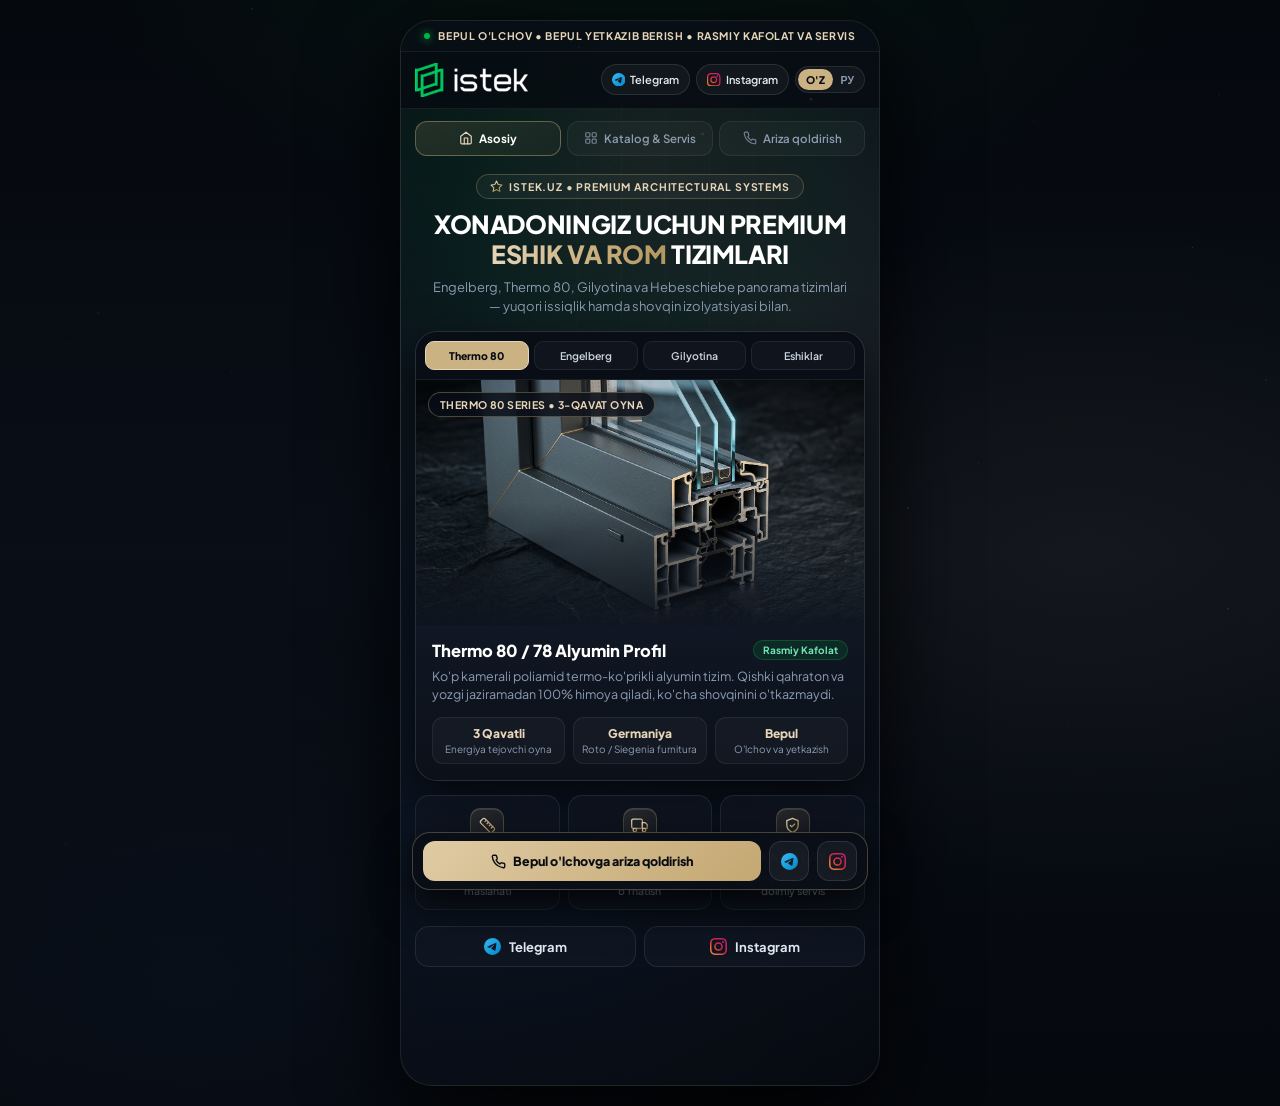
==== index.html @ 0a2e8c78 "feat: ISTEK.UZ premium 3-page Instagram target mini-site" ====
<!DOCTYPE html>
<html lang="uz">
<head>
  <meta charset="UTF-8" />
  <meta name="viewport" content="width=device-width, initial-scale=1.0, maximum-scale=1.0, user-scalable=no" />
  <title>ISTEK.UZ — Premium Eshik va Rom Tizimlari (Thermo 80, Engelberg, Gilyotina)</title>
  <meta name="description" content="ISTEK.UZ — Engelberg Thermo 80, Gilyotina avtomatik panorama tizimlari, Hebeschiebe vitrajlar va Premium eshiklar. Bepul o'lchov, bepul yetkazib berish va rasmiy kafolat!" />
  <meta name="theme-color" content="#070b12" />

  <!-- Google Fonts -->
  <link rel="preconnect" href="https://fonts.googleapis.com" />
  <link rel="preconnect" href="https://fonts.gstatic.com" crossorigin />
  <link href="https://fonts.googleapis.com/css2?family=Cormorant+Garamond:wght@600;700&family=Plus+Jakarta+Sans:wght@400;500;600;700;800;900&display=swap" rel="stylesheet" />

  <link rel="icon" type="image/svg+xml" href="favicon.svg?v=6" />
  <link rel="stylesheet" href="styles.css?v=6" />
</head>
<body>
  <!-- Reusable Luxury Gradient Definitions for All Vector Icons -->
  <svg width="0" height="0" style="position:absolute; visibility:hidden;" aria-hidden="true">
    <defs>
      <linearGradient id="lux-gold" x1="0%" y1="0%" x2="100%" y2="100%">
        <stop offset="0%" stop-color="#f5e6c8" />
        <stop offset="50%" stop-color="#cbb282" />
        <stop offset="100%" stop-color="#9a7d46" />
      </linearGradient>
      <linearGradient id="lux-emerald" x1="0%" y1="0%" x2="100%" y2="100%">
        <stop offset="0%" stop-color="#6ee7b7" />
        <stop offset="100%" stop-color="#00b341" />
      </linearGradient>
      <linearGradient id="ig-grad" x1="0%" y1="100%" x2="100%" y2="0%">
        <stop offset="0%" stop-color="#f09433" />
        <stop offset="25%" stop-color="#e6683c" />
        <stop offset="50%" stop-color="#dc2743" />
        <stop offset="75%" stop-color="#cc2366" />
        <stop offset="100%" stop-color="#bc1888" />
      </linearGradient>
      <linearGradient id="tg-grad" x1="0%" y1="0%" x2="100%" y2="100%">
        <stop offset="0%" stop-color="#38bdf8" />
        <stop offset="100%" stop-color="#0284c7" />
      </linearGradient>
    </defs>
  </svg>

  <!-- Subtle Ambient Dust Canvas -->
  <canvas id="ambient-canvas"></canvas>

  <main class="app-shell">

    <!-- 1. TOP SERVICE BAR -->
    <div class="top-service-bar">
      <span class="status-dot"></span>
      <span data-i18n="topBarText">BEPUL O'LCHOV • BEPUL YETKAZIB BERISH • RASMIY KAFOLAT VA SERVIS</span>
    </div>

    <!-- 2. STICKY HEADER WITH OFFICIAL ISTEK LOGO + TELEGRAM + INSTAGRAM + UZ/RU -->
    <header class="site-header">
      <div class="header-inner">
        <a href="#page-1" class="brand-identity" onclick="switchPage(1); return false;">
          <img src="assets/istek-logo.png" alt="ISTEK" class="brand-logo-img" />
        </a>

        <div class="header-right">
          <a href="https://t.me/istek_uz" target="_blank" rel="noopener" class="social-pill-link social-tg" aria-label="Telegram">
            <svg class="brand-svg-icon" viewBox="0 0 24 24" fill="url(#tg-grad)">
              <path d="M11.944 0A12 12 0 0 0 0 12a12 12 0 0 0 12 12 12 12 0 0 0 12-12A12 12 0 0 0 12 0a12 12 0 0 0-.056 0zm4.962 7.224c.1-.002.321.023.465.14a.506.506 0 0 1 .171.325c.016.093.036.306.02.472-.18 1.898-.962 6.502-1.36 8.627-.168.9-.499 1.201-.82 1.23-.696.065-1.225-.46-1.9-.902-1.056-.693-1.653-1.124-2.678-1.8-1.185-.78-.417-1.21.258-1.91.177-.184 3.247-2.977 3.307-3.23.007-.032.014-.15-.056-.212s-.174-.041-.249-.024c-.106.024-1.793 1.14-5.061 3.345-.48.33-.913.49-1.302.48-.428-.008-1.252-.241-1.865-.44-.752-.245-1.349-.374-1.297-.789.027-.216.325-.437.893-.663 3.498-1.524 5.83-2.529 6.998-3.014 3.332-1.386 4.025-1.627 4.476-1.635z"/>
            </svg>
            <span>Telegram</span>
          </a>
          <a href="https://instagram.com/istek.uz" target="_blank" rel="noopener" class="social-pill-link social-ig" aria-label="Instagram">
            <svg class="brand-svg-icon" viewBox="0 0 24 24" fill="url(#ig-grad)">
              <path d="M12 2.163c3.204 0 3.584.012 4.85.07 3.252.148 4.771 1.691 4.919 4.919.058 1.265.069 1.645.069 4.849 0 3.205-.012 3.584-.069 4.849-.149 3.225-1.664 4.771-4.919 4.919-1.266.058-1.644.07-4.85.07-3.204 0-3.584-.012-4.849-.07-3.26-.149-4.771-1.699-4.919-4.92-.058-1.265-.07-1.644-.07-4.849 0-3.204.013-3.583.07-4.849.149-3.227 1.664-4.771 4.919-4.919 1.266-.057 1.645-.069 4.849-.069zM12 0C8.741 0 8.333.014 7.053.072 2.695.272.273 2.69.073 7.052.014 8.333 0 8.741 0 12c0 3.259.014 3.668.072 4.948.2 4.358 2.618 6.78 6.98 6.98C8.333 23.986 8.741 24 12 24c3.259 0 3.668-.014 4.948-.072 4.354-.2 6.782-2.618 6.979-6.98.059-1.28.073-1.689.073-4.948 0-3.259-.014-3.667-.072-4.947-.196-4.354-2.617-6.78-6.979-6.98C15.668.014 15.259 0 12 0zm0 5.838a6.162 6.162 0 1 0 0 12.324 6.162 6.162 0 0 0 0-12.324zM12 16a4 4 0 1 1 0-8 4 4 0 0 1 0 8zm6.406-11.845a1.44 1.44 0 1 0 0 2.881 1.44 1.44 0 0 0 0-2.881z"/>
            </svg>
            <span>Instagram</span>
          </a>
          <div class="lang-toggle" role="group" aria-label="Language">
            <button type="button" class="lang-btn active" id="lang-uz" onclick="setLanguage('uz')">O'Z</button>
            <button type="button" class="lang-btn" id="lang-ru" onclick="setLanguage('ru')">РУ</button>
          </div>
        </div>
      </div>
    </header>

    <!-- 3. 3-PAGE NAVIGATION TABS WITH LUXURY VECTOR ICONS -->
    <nav class="page-nav-tabs" aria-label="Sahifalar">
      <button type="button" class="nav-tab-item active" id="tab-btn-1" onclick="switchPage(1)">
        <svg class="tab-svg-icon" viewBox="0 0 24 24" fill="none" stroke="currentColor" stroke-width="2" stroke-linecap="round" stroke-linejoin="round">
          <path d="M3 9l9-7 9 7v11a2 2 0 0 1-2 2H5a2 2 0 0 1-2-2z"/><polyline points="9 22 9 12 15 12 15 22"/>
        </svg>
        <span data-i18n="tab1">Asosiy</span>
      </button>
      <button type="button" class="nav-tab-item" id="tab-btn-2" onclick="switchPage(2)">
        <svg class="tab-svg-icon" viewBox="0 0 24 24" fill="none" stroke="currentColor" stroke-width="2" stroke-linecap="round" stroke-linejoin="round">
          <rect x="3" y="3" width="7" height="7" rx="1.5"/><rect x="14" y="3" width="7" height="7" rx="1.5"/><rect x="14" y="14" width="7" height="7" rx="1.5"/><rect x="3" y="14" width="7" height="7" rx="1.5"/>
        </svg>
        <span data-i18n="tab2">Katalog & Servis</span>
      </button>
      <button type="button" class="nav-tab-item" id="tab-btn-3" onclick="switchPage(3)">
        <svg class="tab-svg-icon" viewBox="0 0 24 24" fill="none" stroke="currentColor" stroke-width="2" stroke-linecap="round" stroke-linejoin="round">
          <path d="M22 16.92v3a2 2 0 0 1-2.18 2 19.79 19.79 0 0 1-8.63-3.07 19.5 19.5 0 0 1-6-6 19.79 19.79 0 0 1-3.07-8.67A2 2 0 0 1 4.11 2h3a2 2 0 0 1 2 1.72c.127.96.361 1.903.7 2.81a2 2 0 0 1-.45 2.11L8.09 9.91a16 16 0 0 0 6 6l1.27-1.27a2 2 0 0 1 2.11-.45c.907.339 1.85.573 2.81.7A2 2 0 0 1 22 16.92z"/>
        </svg>
        <span data-i18n="tab3">Ariza qoldirish</span>
      </button>
    </nav>

    <!-- ======================================================================
         SAHIFA 1: REALISTIC ARCHITECTURAL SHOWCASE
         ====================================================================== -->
    <section class="site-page active-page" id="page-1">
      <div class="hero-header-block">
        <div class="hero-eyebrow-pill">
          <svg class="eyebrow-svg" viewBox="0 0 24 24" fill="none" stroke="url(#lux-gold)" stroke-width="2" stroke-linecap="round" stroke-linejoin="round">
            <polygon points="12 2 15.09 8.26 22 9.27 17 14.14 18.18 21.02 12 17.77 5.82 21.02 7 14.14 2 9.27 8.91 8.26 12 2"/>
          </svg>
          <span data-i18n="heroBadge">ISTEK.UZ • PREMIUM ARCHITECTURAL SYSTEMS</span>
        </div>
        <h1 class="hero-main-heading" data-i18n="heroTitle">
          XONADONINGIZ UCHUN PREMIUM <span class="gold-text">ESHIK VA ROM</span> TIZIMLARI
        </h1>
        <p class="hero-subtitle" data-i18n="heroSubtitle">
          Engelberg, Thermo 80, Gilyotina va Hebeschiebe panorama tizimlari — yuqori issiqlik hamda shovqin izolyatsiyasi bilan.
        </p>
      </div>

      <!-- INTERACTIVE REALISTIC 3D PRODUCT SHOWCASE -->
      <div class="showcase-3d-wrapper">
        <div class="showcase-3d-card" id="hero-3d-card">
          <div class="showcase-system-tabs">
            <button type="button" class="sys-tab-btn active" onclick="selectHeroShowcase(0, this)">Thermo 80</button>
            <button type="button" class="sys-tab-btn" onclick="selectHeroShowcase(1, this)">Engelberg</button>
            <button type="button" class="sys-tab-btn" onclick="selectHeroShowcase(2, this)">Gilyotina</button>
            <button type="button" class="sys-tab-btn" onclick="selectHeroShowcase(3, this)">Eshiklar</button>
          </div>

          <div class="showcase-visual-frame">
            <span class="showcase-tag-overlay" id="sc-badge">THERMO 80 SERIES • 3-QAVAT OYNA</span>
            <img
              src="assets/thermo-80.jpg"
              alt="Thermo 80 va Engelberg Rom Tizimlari"
              class="showcase-img"
              id="sc-image"
            />
          </div>

          <div class="showcase-info-panel">
            <div class="showcase-title-row">
              <h2 class="showcase-sys-title" id="sc-title">Thermo 80 / 78 Alyumin Profil</h2>
              <span class="showcase-origin-badge" id="sc-origin">Rasmiy Kafolat</span>
            </div>
            <p class="showcase-sys-desc" id="sc-desc">
              Ko'p kamerali poliamid termo-ko'prikli alyumin tizim. Qishki qahraton va yozgi jaziramadan 100% himoya qiladi, ko'cha shovqinini o'tkazmaydi.
            </p>

            <div class="showcase-specs-grid">
              <div class="spec-mini-box">
                <div class="spec-mini-val" id="sc-spec1-val">3 Qavatli</div>
                <div class="spec-mini-lbl" id="sc-spec1-lbl">Energiya tejovchi oyna</div>
              </div>
              <div class="spec-mini-box">
                <div class="spec-mini-val" id="sc-spec2-val">Germaniya</div>
                <div class="spec-mini-lbl" id="sc-spec2-lbl">Roto / Siegenia furnitura</div>
              </div>
              <div class="spec-mini-box">
                <div class="spec-mini-val" id="sc-spec3-val">Bepul</div>
                <div class="spec-mini-lbl" id="sc-spec3-lbl">O'lchov va yetkazish</div>
              </div>
            </div>
          </div>
        </div>
      </div>

      <!-- 3 Clean Service Guarantee Pillars with Custom Duotone Icons -->
      <div class="stats-trio-grid">
        <div class="stat-clean-card">
          <div class="pillar-icon-wrap">
            <svg viewBox="0 0 24 24" fill="none" stroke="url(#lux-gold)" stroke-width="1.8" stroke-linecap="round" stroke-linejoin="round">
              <path d="M21.3 15.3a2.4 2.4 0 0 1 0 3.4l-2.6 2.6a2.4 2.4 0 0 1-3.4 0L2.7 8.7a2.41 2.41 0 0 1 0-3.4l2.6-2.6a2.41 2.41 0 0 1 3.4 0Z"/>
              <path d="m14.5 12.5 2-2"/><path d="m11.5 9.5 2-2"/><path d="m8.5 6.5 2-2"/><path d="m17.5 15.5 2-2"/>
            </svg>
          </div>
          <div class="stat-clean-num" data-i18n="pillar1Title">BEPUL</div>
          <div class="stat-clean-text" data-i18n="pillar1Desc">Mutaxassis o'lchovi va maslahati</div>
        </div>

        <div class="stat-clean-card">
          <div class="pillar-icon-wrap">
            <svg viewBox="0 0 24 24" fill="none" stroke="url(#lux-gold)" stroke-width="1.8" stroke-linecap="round" stroke-linejoin="round">
              <rect x="1" y="3" width="15" height="13" rx="2"/><polygon points="16 8 20 8 23 11 23 16 16 16 16 8"/>
              <circle cx="5.5" cy="18.5" r="2.5"/><circle cx="18.5" cy="18.5" r="2.5"/>
            </svg>
          </div>
          <div class="stat-clean-num" data-i18n="pillar2Title">YETKAZISH</div>
          <div class="stat-clean-text" data-i18n="pillar2Desc">Bepul yetkazib berish va o'rnatish</div>
        </div>

        <div class="stat-clean-card">
          <div class="pillar-icon-wrap">
            <svg viewBox="0 0 24 24" fill="none" stroke="url(#lux-gold)" stroke-width="1.8" stroke-linecap="round" stroke-linejoin="round">
              <path d="M12 22s8-4 8-10V5l-8-3-8 3v7c0 6 8 10 8 10z"/>
              <path d="m9 12 2 2 4-4"/>
            </svg>
          </div>
          <div class="stat-clean-num" data-i18n="pillar3Title">KAFOLAT</div>
          <div class="stat-clean-text" data-i18n="pillar3Desc">Rasmiy shartnoma va doimiy servis</div>
        </div>
      </div>

      <!-- Direct Social Links -->
      <div class="social-connect-row">
        <a href="https://t.me/istek_uz" target="_blank" rel="noopener" class="social-card-btn social-card-tg">
          <svg class="brand-svg-icon-lg" viewBox="0 0 24 24" fill="url(#tg-grad)">
            <path d="M11.944 0A12 12 0 0 0 0 12a12 12 0 0 0 12 12 12 12 0 0 0 12-12A12 12 0 0 0 12 0a12 12 0 0 0-.056 0zm4.962 7.224c.1-.002.321.023.465.14a.506.506 0 0 1 .171.325c.016.093.036.306.02.472-.18 1.898-.962 6.502-1.36 8.627-.168.9-.499 1.201-.82 1.23-.696.065-1.225-.46-1.9-.902-1.056-.693-1.653-1.124-2.678-1.8-1.185-.78-.417-1.21.258-1.91.177-.184 3.247-2.977 3.307-3.23.007-.032.014-.15-.056-.212s-.174-.041-.249-.024c-.106.024-1.793 1.14-5.061 3.345-.48.33-.913.49-1.302.48-.428-.008-1.252-.241-1.865-.44-.752-.245-1.349-.374-1.297-.789.027-.216.325-.437.893-.663 3.498-1.524 5.83-2.529 6.998-3.014 3.332-1.386 4.025-1.627 4.476-1.635z"/>
          </svg>
          <span>Telegram</span>
        </a>
        <a href="https://instagram.com/istek.uz" target="_blank" rel="noopener" class="social-card-btn social-card-ig">
          <svg class="brand-svg-icon-lg" viewBox="0 0 24 24" fill="url(#ig-grad)">
            <path d="M12 2.163c3.204 0 3.584.012 4.85.07 3.252.148 4.771 1.691 4.919 4.919.058 1.265.069 1.645.069 4.849 0 3.205-.012 3.584-.069 4.849-.149 3.225-1.664 4.771-4.919 4.919-1.266.058-1.644.07-4.85.07-3.204 0-3.584-.012-4.849-.07-3.26-.149-4.771-1.699-4.919-4.92-.058-1.265-.07-1.644-.07-4.849 0-3.204.013-3.583.07-4.849.149-3.227 1.664-4.771 4.919-4.919 1.266-.057 1.645-.069 4.849-.069zM12 0C8.741 0 8.333.014 7.053.072 2.695.272.273 2.69.073 7.052.014 8.333 0 8.741 0 12c0 3.259.014 3.668.072 4.948.2 4.358 2.618 6.78 6.98 6.98C8.333 23.986 8.741 24 12 24c3.259 0 3.668-.014 4.948-.072 4.354-.2 6.782-2.618 6.979-6.98.059-1.28.073-1.689.073-4.948 0-3.259-.014-3.667-.072-4.947-.196-4.354-2.617-6.78-6.979-6.98C15.668.014 15.259 0 12 0zm0 5.838a6.162 6.162 0 1 0 0 12.324 6.162 6.162 0 0 0 0-12.324zM12 16a4 4 0 1 1 0-8 4 4 0 0 1 0 8zm6.406-11.845a1.44 1.44 0 1 0 0 2.881 1.44 1.44 0 0 0 0-2.881z"/>
          </svg>
          <span>Instagram</span>
        </a>
      </div>
    </section>

    <!-- ======================================================================
         SAHIFA 2: REALISTIC PREMIUM CATALOG & 4 SERVICE GUARANTEES
         ====================================================================== -->
    <section class="site-page" id="page-2">
      <div class="section-head">
        <span class="section-badge" data-i18n="catBadge">PREMIUM MAHSULOTLAR KATALOGI</span>
        <h2 class="section-title" data-i18n="catMainTitle">Bizning Eshik va Rom Tizimlarimiz</h2>
        <p class="section-desc" data-i18n="catMainDesc">
          O'zingizga mos tizimni tanlang va darhol bepul o'lchov hamda hisob-kitob uchun buyurtma bering:
        </p>
      </div>

      <!-- REALISTIC PHOTO PRODUCT CARDS -->
      <div class="premium-catalog-list">

        <!-- 1. Thermo 80 & Engelberg -->
        <article class="catalog-item-card">
          <div class="cat-img-box">
            <span class="cat-series-pill">ENGELBERG • THERMO 80 / 78</span>
            <img src="assets/thermo-80.jpg" alt="Engelberg Thermo 80 Alyumin Rom" loading="lazy" />
          </div>
          <div class="cat-body">
            <h3 class="cat-title" data-i18n="c1Title">Thermo 80 & Engelberg Termo Romlar</h3>
            <p class="cat-desc" data-i18n="c1Desc">
              Yuqori issiqlik va shovqin izolyatsiyasiga ega ko'p kamerali termo-alyumin va PVX profillar. Qishda issiqni, yozda salqinlikni saqlaydi.
            </p>
            <div class="cat-features-tags">
              <span class="cat-feat-chip">Termo-ko'prik 80 mm</span>
              <span class="cat-feat-chip">3-qavatli oyna</span>
              <span class="cat-feat-chip">Nemis furnitura</span>
            </div>
            <button type="button" class="cat-order-btn" onclick="openQuickLeadModal('Thermo 80 / Engelberg Romlar')">
              <svg class="btn-inline-svg" viewBox="0 0 24 24" fill="none" stroke="currentColor" stroke-width="2" stroke-linecap="round" stroke-linejoin="round">
                <path d="M22 16.92v3a2 2 0 0 1-2.18 2 19.79 19.79 0 0 1-8.63-3.07 19.5 19.5 0 0 1-6-6 19.79 19.79 0 0 1-3.07-8.67A2 2 0 0 1 4.11 2h3a2 2 0 0 1 2 1.72c.127.96.361 1.903.7 2.81a2 2 0 0 1-.45 2.11L8.09 9.91a16 16 0 0 0 6 6l1.27-1.27a2 2 0 0 1 2.11-.45c.907.339 1.85.573 2.81.7A2 2 0 0 1 22 16.92z"/>
              </svg>
              <span data-i18n="catOrderBtn">Bepul o'lchovga ariza qoldirish</span>
            </button>
          </div>
        </article>

        <!-- 2. Gilyotina (Guillotine) Motorized Panoramic System -->
        <article class="catalog-item-card">
          <div class="cat-img-box">
            <span class="cat-series-pill">GILYOTINA • AVTOMATIK TIZIM</span>
            <img src="assets/gilyotina-lux.jpg" alt="Gilyotina Avtomatik Panorama Oynalar" loading="lazy" />
          </div>
          <div class="cat-body">
            <h3 class="cat-title" data-i18n="c2Title">Gilyotina (Guillotine) Panorama Tizimi</h3>
            <p class="cat-desc" data-i18n="c2Desc">
              Masofaviy pult bilan vertikal ochilib-yopiladigan motorli panorama oynalar. Terrasa, yozgi oshxona, ayvon va restoranlar uchun ideal yechim.
            </p>
            <div class="cat-features-tags">
              <span class="cat-feat-chip">Pultli avtomat motor</span>
              <span class="cat-feat-chip">Toblangan xavfsiz oyna</span>
              <span class="cat-feat-chip">Shamol va yomg'irdan himoya</span>
            </div>
            <button type="button" class="cat-order-btn" onclick="openQuickLeadModal('Gilyotina Avtomatik Panorama Tizimi')">
              <svg class="btn-inline-svg" viewBox="0 0 24 24" fill="none" stroke="currentColor" stroke-width="2" stroke-linecap="round" stroke-linejoin="round">
                <path d="M22 16.92v3a2 2 0 0 1-2.18 2 19.79 19.79 0 0 1-8.63-3.07 19.5 19.5 0 0 1-6-6 19.79 19.79 0 0 1-3.07-8.67A2 2 0 0 1 4.11 2h3a2 2 0 0 1 2 1.72c.127.96.361 1.903.7 2.81a2 2 0 0 1-.45 2.11L8.09 9.91a16 16 0 0 0 6 6l1.27-1.27a2 2 0 0 1 2.11-.45c.907.339 1.85.573 2.81.7A2 2 0 0 1 22 16.92z"/>
              </svg>
              <span data-i18n="catOrderBtn">Bepul o'lchovga ariza qoldirish</span>
            </button>
          </div>
        </article>

        <!-- 3. Hebeschiebe & Sliding Panoramic Systems -->
        <article class="catalog-item-card">
          <div class="cat-img-box">
            <span class="cat-series-pill">HEBESCHIEBE • SURILADIGAN VITRAJ</span>
            <img src="assets/hero-villa.png" alt="Hebeschiebe va Panorama Vitraj Romlar" loading="lazy" />
          </div>
          <div class="cat-body">
            <h3 class="cat-title" data-i18n="c3Title">Hebeschiebe & Panorama Vitraj Tizimlari</h3>
            <p class="cat-desc" data-i18n="c3Desc">
              Hovli, kottej va pentxauslar uchun katta o'lchamli, barmoq uchida ravon suriluvchi germetik panorama vitraj eshik-romlar.
            </p>
            <div class="cat-features-tags">
              <span class="cat-feat-chip">Ravon suriluvchi mexanizm</span>
              <span class="cat-feat-chip">Keng panorama ko'rinish</span>
              <span class="cat-feat-chip">Yuqori germetiklik</span>
            </div>
            <button type="button" class="cat-order-btn" onclick="openQuickLeadModal('Hebeschiebe va Panorama Vitrajlar')">
              <svg class="btn-inline-svg" viewBox="0 0 24 24" fill="none" stroke="currentColor" stroke-width="2" stroke-linecap="round" stroke-linejoin="round">
                <path d="M22 16.92v3a2 2 0 0 1-2.18 2 19.79 19.79 0 0 1-8.63-3.07 19.5 19.5 0 0 1-6-6 19.79 19.79 0 0 1-3.07-8.67A2 2 0 0 1 4.11 2h3a2 2 0 0 1 2 1.72c.127.96.361 1.903.7 2.81a2 2 0 0 1-.45 2.11L8.09 9.91a16 16 0 0 0 6 6l1.27-1.27a2 2 0 0 1 2.11-.45c.907.339 1.85.573 2.81.7A2 2 0 0 1 22 16.92z"/>
              </svg>
              <span data-i18n="catOrderBtn">Bepul o'lchovga ariza qoldirish</span>
            </button>
          </div>
        </article>

        <!-- 4. Premium Thermo & Smart Doors -->
        <article class="catalog-item-card">
          <div class="cat-img-box">
            <span class="cat-series-pill">PREMIUM DOORS • THERMO & SMART</span>
            <img src="assets/premium-door.jpg" alt="Premium Thermo va Smart Eshiklar" loading="lazy" />
          </div>
          <div class="cat-body">
            <h3 class="cat-title" data-i18n="c4Title">Premium Thermo va Smart Eshiklar</h3>
            <p class="cat-desc" data-i18n="c4Desc">
              Zamonaviy hovli va xonadonlar uchun mustahkam termo-alyumin, shpon va Smart-qulfli (FaceID / barmoq izi) kirish hamda ichki eshiklar.
            </p>
            <div class="cat-features-tags">
              <span class="cat-feat-chip">Quyosh va namga chidamli</span>
              <span class="cat-feat-chip">Smart-Lock / Magnit qulf</span>
              <span class="cat-feat-chip">Individual dizayn</span>
            </div>
            <button type="button" class="cat-order-btn" onclick="openQuickLeadModal('Premium Thermo va Smart Eshiklar')">
              <svg class="btn-inline-svg" viewBox="0 0 24 24" fill="none" stroke="currentColor" stroke-width="2" stroke-linecap="round" stroke-linejoin="round">
                <path d="M22 16.92v3a2 2 0 0 1-2.18 2 19.79 19.79 0 0 1-8.63-3.07 19.5 19.5 0 0 1-6-6 19.79 19.79 0 0 1-3.07-8.67A2 2 0 0 1 4.11 2h3a2 2 0 0 1 2 1.72c.127.96.361 1.903.7 2.81a2 2 0 0 1-.45 2.11L8.09 9.91a16 16 0 0 0 6 6l1.27-1.27a2 2 0 0 1 2.11-.45c.907.339 1.85.573 2.81.7A2 2 0 0 1 22 16.92z"/>
              </svg>
              <span data-i18n="catOrderBtn">Bepul o'lchovga ariza qoldirish</span>
            </button>
          </div>
        </article>
      </div>

      <!-- 4 SERVICE GUARANTEES WITH BESPOKE LUXURY VECTOR ICONS -->
      <div class="section-head">
        <span class="section-badge" data-i18n="srvBadge">ISTEK SERVIS AFZALLIKLARI</span>
        <h2 class="section-title" data-i18n="srvMainTitle">Mijozlarimiz uchun bepul xizmatlar va kafolat</h2>
      </div>

      <div class="service-cards-stack">
        <!-- Service 1: Laser Measure & Design -->
        <div class="service-white-card">
          <div class="srv-top-row">
            <div class="srv-icon-square">
              <svg class="srv-lux-svg" viewBox="0 0 24 24" fill="none" stroke="url(#lux-gold)" stroke-width="1.8" stroke-linecap="round" stroke-linejoin="round">
                <path d="M21 3 3 21"/><path d="M21 3h-6"/><path d="M21 3v6"/><path d="M3 21h6"/><path d="M3 21v-6"/>
                <rect x="4" y="4" width="7" height="7" rx="1.5" stroke="url(#lux-emerald)"/>
              </svg>
            </div>
            <span class="srv-badge-pill" data-i18n="freeServiceTag">BEPUL XIZMAT</span>
          </div>
          <h3 class="srv-title" data-i18n="s1Title">Bepul o'lchov va dizayn maslahat</h3>
          <p class="srv-text" data-i18n="s1Desc">
            Tajribali mutaxassisimiz uyingizga borib aniq lazerli o'lchov oladi va fasadingizga eng mos profil hamda ranglarni tavsiya qiladi.
          </p>
          <button type="button" class="srv-action-link" onclick="openQuickLeadModal('Bepul o\'lchov chaqirish')">
            <span data-i18n="orderCallLink">Bepul o'lchovga ariza qoldirish</span>
            <svg class="arrow-inline-svg" viewBox="0 0 24 24" fill="none" stroke="currentColor" stroke-width="2.2" stroke-linecap="round" stroke-linejoin="round"><line x1="5" y1="12" x2="19" y2="12"/><polyline points="12 5 19 12 12 19"/></svg>
          </button>
        </div>

        <!-- Service 2: 24h Estimate -->
        <div class="service-white-card">
          <div class="srv-top-row">
            <div class="srv-icon-square">
              <svg class="srv-lux-svg" viewBox="0 0 24 24" fill="none" stroke="url(#lux-gold)" stroke-width="1.8" stroke-linecap="round" stroke-linejoin="round">
                <rect x="4" y="2" width="16" height="20" rx="2.5"/>
                <line x1="8" y1="6" x2="16" y2="6" stroke="url(#lux-emerald)" stroke-width="2"/>
                <line x1="8" y1="11" x2="10" y2="11"/><line x1="14" y1="11" x2="16" y2="11"/>
                <line x1="8" y1="15" x2="10" y2="15"/><line x1="14" y1="15" x2="16" y2="15"/>
                <line x1="8" y1="18.5" x2="16" y2="18.5"/>
              </svg>
            </div>
            <span class="srv-badge-pill" data-i18n="freeServiceTag">BEPUL XIZMAT</span>
          </div>
          <h3 class="srv-title" data-i18n="s2Title">Aniq smeta 24 soat ichida</h3>
          <p class="srv-text" data-i18n="s2Desc">
            Obyektingiz o'lchamlari bo'yicha barcha profil, oyna va furnitura detallarini shaffof hisoblab, aniq smeta taqdim etamiz.
          </p>
          <button type="button" class="srv-action-link" onclick="openQuickLeadModal('Aniq smeta hisoblash')">
            <span data-i18n="orderCallLink">Bepul o'lchovga ariza qoldirish</span>
            <svg class="arrow-inline-svg" viewBox="0 0 24 24" fill="none" stroke="currentColor" stroke-width="2.2" stroke-linecap="round" stroke-linejoin="round"><line x1="5" y1="12" x2="19" y2="12"/><polyline points="12 5 19 12 12 19"/></svg>
          </button>
        </div>

        <!-- Service 3: Free Delivery & Installation -->
        <div class="service-white-card">
          <div class="srv-top-row">
            <div class="srv-icon-square">
              <svg class="srv-lux-svg" viewBox="0 0 24 24" fill="none" stroke="url(#lux-gold)" stroke-width="1.8" stroke-linecap="round" stroke-linejoin="round">
                <rect x="1" y="3" width="15" height="13" rx="2"/>
                <polygon points="16 8 20 8 23 11 23 16 16 16 16 8" stroke="url(#lux-emerald)"/>
                <circle cx="5.5" cy="18.5" r="2.5"/><circle cx="18.5" cy="18.5" r="2.5"/>
              </svg>
            </div>
            <span class="srv-badge-pill" data-i18n="freeDeliveryTag">BEPUL YETKAZISH</span>
          </div>
          <h3 class="srv-title" data-i18n="s3Title">Bepul yetkazib berish va professional montaj</h3>
          <p class="srv-text" data-i18n="s3Desc">
            Tayyor bo'lgan eshik va romlarni maxsus transportda xavfsiz yetkazib beramiz va standartlar asosida germetik o'rnatamiz.
          </p>
          <button type="button" class="srv-action-link" onclick="openQuickLeadModal('Bepul yetkazib berish va montaj')">
            <span data-i18n="orderCallLink">Bepul o'lchovga ariza qoldirish</span>
            <svg class="arrow-inline-svg" viewBox="0 0 24 24" fill="none" stroke="currentColor" stroke-width="2.2" stroke-linecap="round" stroke-linejoin="round"><line x1="5" y1="12" x2="19" y2="12"/><polyline points="12 5 19 12 12 19"/></svg>
          </button>
        </div>

        <!-- Service 4: Official Warranty & Service -->
        <div class="service-white-card">
          <div class="srv-top-row">
            <div class="srv-icon-square">
              <svg class="srv-lux-svg" viewBox="0 0 24 24" fill="none" stroke="url(#lux-gold)" stroke-width="1.8" stroke-linecap="round" stroke-linejoin="round">
                <path d="M12 22s8-4 8-10V5l-8-3-8 3v7c0 6 8 10 8 10z"/>
                <path d="m9 12 2 2 4-4" stroke="url(#lux-emerald)" stroke-width="2.2"/>
              </svg>
            </div>
            <span class="srv-badge-pill" data-i18n="warrantyTag">RASMIY KAFOLAT</span>
          </div>
          <h3 class="srv-title" data-i18n="s4Title">Uzoq muddatli kafolat va servis</h3>
          <p class="srv-text" data-i18n="s4Desc">
            Barcha profil, oynapaket va mexanizmlarga rasmiy shartnoma asosida kafolat hamda keyingi servis xizmati ko'rsatiladi.
          </p>
          <button type="button" class="srv-action-link" onclick="openQuickLeadModal('Kafolat va servis bo\'yicha maslahat')">
            <span data-i18n="orderCallLink">Bepul o'lchovga ariza qoldirish</span>
            <svg class="arrow-inline-svg" viewBox="0 0 24 24" fill="none" stroke="currentColor" stroke-width="2.2" stroke-linecap="round" stroke-linejoin="round"><line x1="5" y1="12" x2="19" y2="12"/><polyline points="12 5 19 12 12 19"/></svg>
          </button>
        </div>
      </div>
    </section>

    <!-- ======================================================================
         SAHIFA 3: DIRECT LEAD CAPTURE FORM
         ====================================================================== -->
    <section class="site-page" id="page-3">
      <div class="lead-form-card">
        <h2 class="lead-form-heading" data-i18n="formTitle">
          Bepul o'lchov va mutaxassis maslahati uchun raqamingizni qoldiring
        </h2>
        <p class="lead-form-sub" data-i18n="formSubtitle">
          Mutaxassisimiz siz bilan bog'lanib, barcha savollaringizga javob beradi va bepul o'lchov vaqtini belgilaydi.
        </p>

        <div class="service-perks-mini">
          <div class="perk-mini-item">
            <svg class="perk-svg" viewBox="0 0 24 24" fill="none" stroke="url(#lux-gold)" stroke-width="2" stroke-linecap="round" stroke-linejoin="round"><path d="M21 3 3 21"/><path d="M21 3h-6"/><path d="M21 3v6"/></svg>
            <span data-i18n="perk1">Bepul o'lchov</span>
          </div>
          <div class="perk-mini-item">
            <svg class="perk-svg" viewBox="0 0 24 24" fill="none" stroke="url(#lux-gold)" stroke-width="2" stroke-linecap="round" stroke-linejoin="round"><rect x="1" y="3" width="15" height="13" rx="2"/><polygon points="16 8 20 8 23 11 23 16 16 16 16 8"/><circle cx="5.5" cy="18.5" r="2.5"/><circle cx="18.5" cy="18.5" r="2.5"/></svg>
            <span data-i18n="perk2">Bepul yetkazish</span>
          </div>
          <div class="perk-mini-item">
            <svg class="perk-svg" viewBox="0 0 24 24" fill="none" stroke="url(#lux-emerald)" stroke-width="2" stroke-linecap="round" stroke-linejoin="round"><path d="M12 22s8-4 8-10V5l-8-3-8 3v7c0 6 8 10 8 10z"/><path d="m9 12 2 2 4-4"/></svg>
            <span data-i18n="perk3">Rasmiy kafolat</span>
          </div>
          <div class="perk-mini-item">
            <svg class="perk-svg" viewBox="0 0 24 24" fill="none" stroke="url(#lux-emerald)" stroke-width="2" stroke-linecap="round" stroke-linejoin="round"><path d="M14.7 6.3a1 1 0 0 0 0 1.4l1.6 1.6a1 1 0 0 0 1.4 0l3.77-3.77a6 6 0 0 1-7.94 7.94l-6.91 6.91a2.12 2.12 0 0 1-3-3l6.91-6.91a6 6 0 0 1 7.94-7.94l-3.76 3.76z"/></svg>
            <span data-i18n="perk4">Sifatli servis</span>
          </div>
        </div>

        <form id="page3-lead-form" novalidate onsubmit="submitLeadForm(event, 'page3')">
          <div class="form-field-wrap">
            <input
              type="text"
              id="p3-name"
              class="clean-line-input"
              placeholder="Ismingiz"
              data-i18n-placeholder="namePlaceholder"
              autocomplete="name"
            />
            <div class="error-text" id="p3-err-name" data-i18n="requiredMsg">Ushbu maydon to'ldirilishi shart</div>
          </div>

          <div class="form-field-wrap">
            <input
              type="tel"
              id="p3-phone"
              class="clean-line-input phone-mask-input"
              value="+998 "
              placeholder="+998 (__) ___-__-__"
              autocomplete="tel"
            />
            <div class="error-text" id="p3-err-phone" data-i18n="requiredPhoneMsg">Telefon raqamingizni to'liq kiriting</div>
          </div>

          <div class="form-field-wrap">
            <select id="p3-product" class="clean-line-select" aria-label="Mahsulot turi">
              <option value="Thermo 80 / Engelberg Romlar" data-i18n="opt1">Thermo 80 / Engelberg Romlar</option>
              <option value="Gilyotina Avtomatik Panorama Tizimi" data-i18n="opt2">Gilyotina Avtomatik Panorama Tizimi</option>
              <option value="Hebeschiebe / Suriladigan Vitrajlar" data-i18n="opt3">Hebeschiebe / Suriladigan Vitrajlar</option>
              <option value="Premium Thermo va Smart Eshiklar" data-i18n="opt4">Premium Thermo va Smart Eshiklar</option>
              <option value="Kompleks (Butun uy uchun Eshik va Rom)" data-i18n="opt5">Kompleks (Butun uy uchun Eshik va Rom)</option>
            </select>
          </div>

          <div class="form-field-wrap">
            <select id="p3-region" class="clean-line-select" aria-label="Hudud">
              <option value="" disabled selected data-i18n="regionPlaceholder">Hududni tanlang</option>
              <option value="Toshkent shahri">Toshkent shahri</option>
              <option value="Toshkent viloyati">Toshkent viloyati</option>
              <option value="Samarqand">Samarqand</option>
              <option value="Farg'ona / Andijon / Namangan">Farg'ona / Andijon / Namangan</option>
              <option value="Buxoro / Navoiy">Buxoro / Navoiy</option>
              <option value="Qashqadaryo / Surxondaryo">Qashqadaryo / Surxondaryo</option>
              <option value="Jizzax / Sirdaryo">Jizzax / Sirdaryo</option>
              <option value="Xorazm / Qoraqalpog'iston">Xorazm / Qoraqalpog'iston</option>
            </select>
          </div>

          <button type="submit" class="btn-submit-blue" data-i18n="submitCallBtn">
            Menga qo'ng'iroq qiling!
          </button>
        </form>

        <p class="form-bottom-note" data-i18n="formBottomNote">
          Bepul o'lchov, yetkazib berish va maslahat berish xizmatlari Toshkent hamda viloyatlar bo'ylab amal qiladi.
        </p>
      </div>

      <!-- Direct Social Channels on Page 3 -->
      <div class="social-connect-row">
        <a href="https://t.me/istek_uz" target="_blank" rel="noopener" class="social-card-btn social-card-tg">
          <svg class="brand-svg-icon-lg" viewBox="0 0 24 24" fill="url(#tg-grad)">
            <path d="M11.944 0A12 12 0 0 0 0 12a12 12 0 0 0 12 12 12 12 0 0 0 12-12A12 12 0 0 0 12 0a12 12 0 0 0-.056 0zm4.962 7.224c.1-.002.321.023.465.14a.506.506 0 0 1 .171.325c.016.093.036.306.02.472-.18 1.898-.962 6.502-1.36 8.627-.168.9-.499 1.201-.82 1.23-.696.065-1.225-.46-1.9-.902-1.056-.693-1.653-1.124-2.678-1.8-1.185-.78-.417-1.21.258-1.91.177-.184 3.247-2.977 3.307-3.23.007-.032.014-.15-.056-.212s-.174-.041-.249-.024c-.106.024-1.793 1.14-5.061 3.345-.48.33-.913.49-1.302.48-.428-.008-1.252-.241-1.865-.44-.752-.245-1.349-.374-1.297-.789.027-.216.325-.437.893-.663 3.498-1.524 5.83-2.529 6.998-3.014 3.332-1.386 4.025-1.627 4.476-1.635z"/>
          </svg>
          <span>Telegram</span>
        </a>
        <a href="https://instagram.com/istek.uz" target="_blank" rel="noopener" class="social-card-btn social-card-ig">
          <svg class="brand-svg-icon-lg" viewBox="0 0 24 24" fill="url(#ig-grad)">
            <path d="M12 2.163c3.204 0 3.584.012 4.85.07 3.252.148 4.771 1.691 4.919 4.919.058 1.265.069 1.645.069 4.849 0 3.205-.012 3.584-.069 4.849-.149 3.225-1.664 4.771-4.919 4.919-1.266.058-1.644.07-4.85.07-3.204 0-3.584-.012-4.849-.07-3.26-.149-4.771-1.699-4.919-4.92-.058-1.265-.07-1.644-.07-4.849 0-3.204.013-3.583.07-4.849.149-3.227 1.664-4.771 4.919-4.919 1.266-.057 1.645-.069 4.849-.069zM12 0C8.741 0 8.333.014 7.053.072 2.695.272.273 2.69.073 7.052.014 8.333 0 8.741 0 12c0 3.259.014 3.668.072 4.948.2 4.358 2.618 6.78 6.98 6.98C8.333 23.986 8.741 24 12 24c3.259 0 3.668-.014 4.948-.072 4.354-.2 6.782-2.618 6.979-6.98.059-1.28.073-1.689.073-4.948 0-3.259-.014-3.667-.072-4.947-.196-4.354-2.617-6.78-6.979-6.98C15.668.014 15.259 0 12 0zm0 5.838a6.162 6.162 0 1 0 0 12.324 6.162 6.162 0 0 0 0-12.324zM12 16a4 4 0 1 1 0-8 4 4 0 0 1 0 8zm6.406-11.845a1.44 1.44 0 1 0 0 2.881 1.44 1.44 0 0 0 0-2.881z"/>
          </svg>
          <span>Instagram</span>
        </a>
      </div>
    </section>

    <!-- ======================================================================
         STICKY BOTTOM BAR (On ALL 1-2-3 Pages: Immediately Captures Lead!)
         ====================================================================== -->
    <div class="sticky-bottom-bar">
      <button type="button" class="dock-direct-btn" onclick="openQuickLeadModal('Pastki tugma — Tezkor qo\'ng\'iroq')">
        <svg class="btn-inline-svg" viewBox="0 0 24 24" fill="none" stroke="currentColor" stroke-width="2.2" stroke-linecap="round" stroke-linejoin="round">
          <path d="M22 16.92v3a2 2 0 0 1-2.18 2 19.79 19.79 0 0 1-8.63-3.07 19.5 19.5 0 0 1-6-6 19.79 19.79 0 0 1-3.07-8.67A2 2 0 0 1 4.11 2h3a2 2 0 0 1 2 1.72c.127.96.361 1.903.7 2.81a2 2 0 0 1-.45 2.11L8.09 9.91a16 16 0 0 0 6 6l1.27-1.27a2 2 0 0 1 2.11-.45c.907.339 1.85.573 2.81.7A2 2 0 0 1 22 16.92z"/>
        </svg>
        <span data-i18n="stickyCallBtn">Bepul o'lchovga ariza qoldirish</span>
      </button>
      <a href="https://t.me/istek_uz" target="_blank" rel="noopener" class="dock-icon-btn dock-tg" title="Telegram" aria-label="Telegram">
        <svg class="brand-svg-icon-lg" viewBox="0 0 24 24" fill="url(#tg-grad)">
          <path d="M11.944 0A12 12 0 0 0 0 12a12 12 0 0 0 12 12 12 12 0 0 0 12-12A12 12 0 0 0 12 0a12 12 0 0 0-.056 0zm4.962 7.224c.1-.002.321.023.465.14a.506.506 0 0 1 .171.325c.016.093.036.306.02.472-.18 1.898-.962 6.502-1.36 8.627-.168.9-.499 1.201-.82 1.23-.696.065-1.225-.46-1.9-.902-1.056-.693-1.653-1.124-2.678-1.8-1.185-.78-.417-1.21.258-1.91.177-.184 3.247-2.977 3.307-3.23.007-.032.014-.15-.056-.212s-.174-.041-.249-.024c-.106.024-1.793 1.14-5.061 3.345-.48.33-.913.49-1.302.48-.428-.008-1.252-.241-1.865-.44-.752-.245-1.349-.374-1.297-.789.027-.216.325-.437.893-.663 3.498-1.524 5.83-2.529 6.998-3.014 3.332-1.386 4.025-1.627 4.476-1.635z"/>
        </svg>
      </a>
      <a href="https://instagram.com/istek.uz" target="_blank" rel="noopener" class="dock-icon-btn dock-ig" title="Instagram" aria-label="Instagram">
        <svg class="brand-svg-icon-lg" viewBox="0 0 24 24" fill="url(#ig-grad)">
          <path d="M12 2.163c3.204 0 3.584.012 4.85.07 3.252.148 4.771 1.691 4.919 4.919.058 1.265.069 1.645.069 4.849 0 3.205-.012 3.584-.069 4.849-.149 3.225-1.664 4.771-4.919 4.919-1.266.058-1.644.07-4.85.07-3.204 0-3.584-.012-4.849-.07-3.26-.149-4.771-1.699-4.919-4.92-.058-1.265-.07-1.644-.07-4.849 0-3.204.013-3.583.07-4.849.149-3.227 1.664-4.771 4.919-4.919 1.266-.057 1.645-.069 4.849-.069zM12 0C8.741 0 8.333.014 7.053.072 2.695.272.273 2.69.073 7.052.014 8.333 0 8.741 0 12c0 3.259.014 3.668.072 4.948.2 4.358 2.618 6.78 6.98 6.98C8.333 23.986 8.741 24 12 24c3.259 0 3.668-.014 4.948-.072 4.354-.2 6.782-2.618 6.979-6.98.059-1.28.073-1.689.073-4.948 0-3.259-.014-3.667-.072-4.947-.196-4.354-2.617-6.78-6.979-6.98C15.668.014 15.259 0 12 0zm0 5.838a6.162 6.162 0 1 0 0 12.324 6.162 6.162 0 0 0 0-12.324zM12 16a4 4 0 1 1 0-8 4 4 0 0 1 0 8zm6.406-11.845a1.44 1.44 0 1 0 0 2.881 1.44 1.44 0 0 0 0-2.881z"/>
        </svg>
      </a>
    </div>

  </main>

  <!-- ========================================================================
       INSTANT LEAD CAPTURE MODAL
       ======================================================================== -->
  <div class="modal-overlay" id="quick-lead-modal" role="dialog" aria-modal="true">
    <div class="quick-modal-box">
      <button type="button" class="modal-close-x" onclick="closeQuickLeadModal()" aria-label="Yopish">
        <svg width="14" height="14" viewBox="0 0 24 24" fill="none" stroke="currentColor" stroke-width="2.5" stroke-linecap="round"><line x1="18" y1="6" x2="6" y2="18"/><line x1="6" y1="6" x2="18" y2="18"/></svg>
      </button>

      <div id="modal-form-view">
        <h3 class="lead-form-heading" style="padding-right: 20px;" data-i18n="modalFormTitle">
          Bepul o'lchovga ariza qoldirish
        </h3>
        <p class="lead-form-sub" id="modal-selected-topic" data-i18n="modalFormSub">
          Raqamingizni qoldiring — mutaxassisimiz 10 daqiqa ichida bog'lanib, bepul o'lchov va narx bo'yicha ma'lumot beradi.
        </p>

        <div class="service-perks-mini">
          <div class="perk-mini-item">
            <svg class="perk-svg" viewBox="0 0 24 24" fill="none" stroke="url(#lux-gold)" stroke-width="2" stroke-linecap="round" stroke-linejoin="round"><path d="M21 3 3 21"/><path d="M21 3h-6"/><path d="M21 3v6"/></svg>
            <span data-i18n="perk1">Bepul o'lchov</span>
          </div>
          <div class="perk-mini-item">
            <svg class="perk-svg" viewBox="0 0 24 24" fill="none" stroke="url(#lux-emerald)" stroke-width="2" stroke-linecap="round" stroke-linejoin="round"><rect x="1" y="3" width="15" height="13" rx="2"/><polygon points="16 8 20 8 23 11 23 16 16 16 16 8"/><circle cx="5.5" cy="18.5" r="2.5"/><circle cx="18.5" cy="18.5" r="2.5"/></svg>
            <span data-i18n="perk2">Bepul yetkazish</span>
          </div>
        </div>

        <form id="modal-lead-form" novalidate onsubmit="submitLeadForm(event, 'modal')">
          <div class="form-field-wrap">
            <input
              type="text"
              id="m-name"
              class="clean-line-input"
              placeholder="Ismingiz"
              data-i18n-placeholder="namePlaceholder"
              autocomplete="name"
            />
            <div class="error-text" id="m-err-name" data-i18n="requiredMsg">Ushbu maydon to'ldirilishi shart</div>
          </div>

          <div class="form-field-wrap">
            <input
              type="tel"
              id="m-phone"
              class="clean-line-input phone-mask-input"
              value="+998 "
              placeholder="+998 (__) ___-__-__"
              autocomplete="tel"
            />
            <div class="error-text" id="m-err-phone" data-i18n="requiredPhoneMsg">Telefon raqamingizni to'liq kiriting</div>
          </div>

          <div class="form-field-wrap">
            <select id="m-product" class="clean-line-select" aria-label="Mahsulot turi">
              <option value="Thermo 80 / Engelberg Romlar" data-i18n="opt1">Thermo 80 / Engelberg Romlar</option>
              <option value="Gilyotina Avtomatik Panorama Tizimi" data-i18n="opt2">Gilyotina Avtomatik Panorama Tizimi</option>
              <option value="Hebeschiebe / Suriladigan Vitrajlar" data-i18n="opt3">Hebeschiebe / Suriladigan Vitrajlar</option>
              <option value="Premium Thermo va Smart Eshiklar" data-i18n="opt4">Premium Thermo va Smart Eshiklar</option>
              <option value="Kompleks (Butun uy uchun Eshik va Rom)" data-i18n="opt5">Kompleks (Butun uy uchun Eshik va Rom)</option>
            </select>
          </div>

          <button type="submit" class="btn-submit-blue" data-i18n="submitCallBtn">
            Menga qo'ng'iroq qiling!
          </button>
        </form>
      </div>

      <!-- Thank You State Inside Modal -->
      <div id="modal-success-view" style="display: none; text-align: center; padding: 14px 4px;">
        <div class="success-icon-ring">
          <svg width="32" height="32" viewBox="0 0 24 24" fill="none" stroke="url(#lux-emerald)" stroke-width="2.5" stroke-linecap="round" stroke-linejoin="round">
            <path d="M22 11.08V12a10 10 0 1 1-5.93-9.14"/><polyline points="22 4 12 14.01 9 11.01"/>
          </svg>
        </div>
        <h3 class="lead-form-heading" data-i18n="successTitle">Arizangiz qabul qilindi!</h3>
        <p class="lead-form-sub" style="margin-top: 6px;" data-i18n="successDesc">
          Tez orada ISTEK.UZ mutaxassisi siz bilan bog'lanadi. Shuningdek, bizning Telegram va Instagram sahifalarimiz orqali ham barcha ishlarimizni kuzatishingiz mumkin:
        </p>
        <div style="display: grid; grid-template-columns: 1fr 1fr; gap: 8px; margin: 14px 0;">
          <a href="https://t.me/istek_uz" target="_blank" rel="noopener" class="social-card-btn social-card-tg" style="text-decoration: none;">
            <svg class="brand-svg-icon" viewBox="0 0 24 24" fill="url(#tg-grad)">
              <path d="M11.944 0A12 12 0 0 0 0 12a12 12 0 0 0 12 12 12 12 0 0 0 12-12A12 12 0 0 0 12 0a12 12 0 0 0-.056 0zm4.962 7.224c.1-.002.321.023.465.14a.506.506 0 0 1 .171.325c.016.093.036.306.02.472-.18 1.898-.962 6.502-1.36 8.627-.168.9-.499 1.201-.82 1.23-.696.065-1.225-.46-1.9-.902-1.056-.693-1.653-1.124-2.678-1.8-1.185-.78-.417-1.21.258-1.91.177-.184 3.247-2.977 3.307-3.23.007-.032.014-.15-.056-.212s-.174-.041-.249-.024c-.106.024-1.793 1.14-5.061 3.345-.48.33-.913.49-1.302.48-.428-.008-1.252-.241-1.865-.44-.752-.245-1.349-.374-1.297-.789.027-.216.325-.437.893-.663 3.498-1.524 5.83-2.529 6.998-3.014 3.332-1.386 4.025-1.627 4.476-1.635z"/>
            </svg>
            <span>Telegram</span>
          </a>
          <a href="https://instagram.com/istek.uz" target="_blank" rel="noopener" class="social-card-btn social-card-ig" style="text-decoration: none;">
            <svg class="brand-svg-icon" viewBox="0 0 24 24" fill="url(#ig-grad)">
              <path d="M12 2.163c3.204 0 3.584.012 4.85.07 3.252.148 4.771 1.691 4.919 4.919.058 1.265.069 1.645.069 4.849 0 3.205-.012 3.584-.069 4.849-.149 3.225-1.664 4.771-4.919 4.919-1.266.058-1.644.07-4.85.07-3.204 0-3.584-.012-4.849-.07-3.26-.149-4.771-1.699-4.919-4.92-.058-1.265-.07-1.644-.07-4.849 0-3.204.013-3.583.07-4.849.149-3.227 1.664-4.771 4.919-4.919 1.266-.057 1.645-.069 4.849-.069zM12 0C8.741 0 8.333.014 7.053.072 2.695.272.273 2.69.073 7.052.014 8.333 0 8.741 0 12c0 3.259.014 3.668.072 4.948.2 4.358 2.618 6.78 6.98 6.98C8.333 23.986 8.741 24 12 24c3.259 0 3.668-.014 4.948-.072 4.354-.2 6.782-2.618 6.979-6.98.059-1.28.073-1.689.073-4.948 0-3.259-.014-3.667-.072-4.947-.196-4.354-2.617-6.78-6.979-6.98C15.668.014 15.259 0 12 0zm0 5.838a6.162 6.162 0 1 0 0 12.324 6.162 6.162 0 0 0 0-12.324zM12 16a4 4 0 1 1 0-8 4 4 0 0 1 0 8zm6.406-11.845a1.44 1.44 0 1 0 0 2.881 1.44 1.44 0 0 0 0-2.881z"/>
            </svg>
            <span>Instagram</span>
          </a>
        </div>
        <button type="button" class="clean-line-input" style="text-align: center; cursor: pointer;" onclick="closeQuickLeadModal()">
          Yopish
        </button>
      </div>
    </div>
  </div>

  <script src="app.js?v=6"></script>
</body>
</html>
---- styles.css ----
/* ==========================================================================
   ISTEK.UZ — UNDERSTATED, SERIOUS, ULTRA-PREMIUM ARCHITECTURAL DESIGN
   Subtle Ambient Gradient + Barely-Perceptible Micro-Particles ("Zarlar")
   ========================================================================== */

:root {
  --bg-deep: #06090e;
  --bg-surface: rgba(14, 20, 30, 0.78);
  --bg-card: rgba(17, 24, 36, 0.72);
  --bg-card-solid: #101722;
  --istek-green: #00b341;
  --istek-green-soft: rgba(0, 179, 65, 0.14);
  --champagne: #cbb282;
  --champagne-light: #e6d5b8;
  --champagne-dark: #9a8052;
  --text-white: #f8fafc;
  --text-light: #cbd5e1;
  --text-muted: #8b9bb0;
  --border-refined: rgba(255, 255, 255, 0.085);
  --border-champagne: rgba(203, 178, 130, 0.28);
  --radius-xl: 22px;
  --radius-lg: 16px;
  --radius-md: 12px;
  --font-sans: 'Plus Jakarta Sans', -apple-system, BlinkMacSystemFont, sans-serif;
  --font-serif: 'Cormorant Garamond', Georgia, serif;
}

* {
  box-sizing: border-box;
  margin: 0;
  padding: 0;
  -webkit-tap-highlight-color: transparent;
}

html, body {
  width: 100%;
  min-height: 100%;
  background-color: #04060a;
  color: var(--text-white);
  font-family: var(--font-sans);
  overflow-x: hidden;
  scroll-behavior: smooth;
  -webkit-font-smoothing: antialiased;
}

body {
  display: flex;
  justify-content: center;
  align-items: flex-start;
  background:
    radial-gradient(ellipse 80% 50% at 50% -10%, rgba(0, 179, 65, 0.08) 0%, transparent 60%),
    radial-gradient(ellipse 70% 50% at 85% 50%, rgba(203, 178, 130, 0.06) 0%, transparent 60%),
    radial-gradient(ellipse 70% 50% at 15% 90%, rgba(30, 58, 95, 0.12) 0%, transparent 65%),
    linear-gradient(180deg, #05080d 0%, #090e17 50%, #05080d 100%);
}

/* Barely-Perceptible Floating Micro-Dust ("Bilinar-bilinmas zarlar") */
#ambient-canvas {
  position: fixed;
  inset: 0;
  width: 100%;
  height: 100%;
  pointer-events: none;
  z-index: 5;
  opacity: 0.85;
}

/* Mobile-First Container with Rich, Subtle Animated Gradient Background */
.app-shell {
  position: relative;
  z-index: 2;
  width: 100%;
  max-width: 480px;
  min-height: 100dvh;
  background:
    radial-gradient(circle at 18% 12%, rgba(0, 179, 65, 0.065) 0%, transparent 45%),
    radial-gradient(circle at 85% 32%, rgba(203, 178, 130, 0.07) 0%, transparent 48%),
    radial-gradient(circle at 25% 75%, rgba(26, 54, 93, 0.12) 0%, transparent 50%),
    linear-gradient(165deg, #070b12 0%, #0c131f 38%, #09101a 72%, #06090f 100%);
  box-shadow: 0 30px 90px rgba(0, 0, 0, 0.92);
  padding-bottom: 96px;
  overflow: hidden;
}

/* Subtle Breathing Ambient Glow Layer Inside App Shell */
.app-shell::before {
  content: '';
  position: absolute;
  top: -15%;
  left: -20%;
  width: 140%;
  height: 55%;
  background: radial-gradient(
    ellipse at center,
    rgba(203, 178, 130, 0.055) 0%,
    rgba(0, 179, 65, 0.035) 38%,
    transparent 70%
  );
  pointer-events: none;
  z-index: 0;
  animation: ambientBreath 14s ease-in-out infinite alternate;
}

/* Ultra-Fine Architectural Grid Overlay (Barely Visible Luxury Texture) */
.app-shell::after {
  content: '';
  position: absolute;
  inset: 0;
  background-image:
    linear-gradient(rgba(255, 255, 255, 0.016) 1px, transparent 1px),
    linear-gradient(90deg, rgba(255, 255, 255, 0.016) 1px, transparent 1px);
  background-size: 44px 44px;
  mask-image: radial-gradient(ellipse at 50% 30%, black 20%, transparent 80%);
  -webkit-mask-image: radial-gradient(ellipse at 50% 30%, black 20%, transparent 80%);
  pointer-events: none;
  z-index: 0;
}

.app-shell > * {
  position: relative;
  z-index: 2;
}

@media (min-width: 540px) {
  body {
    padding: 20px 0;
  }
  .app-shell {
    border-radius: 32px;
    border: 1px solid rgba(255, 255, 255, 0.09);
    min-height: calc(100dvh - 40px);
  }
}

/* ==========================================================================
   1. TOP TRUST & SERVICE BAR (Understated & Serious)
   ========================================================================== */
.top-service-bar {
  background: rgba(8, 13, 21, 0.85);
  border-bottom: 1px solid rgba(255, 255, 255, 0.06);
  padding: 8px 12px;
  display: flex;
  align-items: center;
  justify-content: center;
  gap: 8px;
  font-size: 10.5px;
  font-weight: 700;
  letter-spacing: 0.06em;
  text-transform: uppercase;
  color: var(--champagne-light);
  text-align: center;
  line-height: 1.3;
}

.status-dot {
  width: 6px;
  height: 6px;
  border-radius: 50%;
  background: var(--istek-green);
  box-shadow: 0 0 8px var(--istek-green);
  flex-shrink: 0;
  animation: pulseDot 2.8s infinite ease-in-out;
}

/* ==========================================================================
   2. STICKY HEADER WITH OFFICIAL ISTEK LOGO + SOCIALS + UZ/RU
   ========================================================================== */
.site-header {
  position: sticky;
  top: 0;
  z-index: 45;
  padding: 11px 14px;
  background: rgba(7, 11, 18, 0.82);
  backdrop-filter: blur(20px);
  -webkit-backdrop-filter: blur(20px);
  border-bottom: 1px solid rgba(255, 255, 255, 0.065);
}

.header-inner {
  display: flex;
  align-items: center;
  justify-content: space-between;
  gap: 8px;
}

.brand-identity {
  display: flex;
  align-items: center;
  text-decoration: none;
  min-width: 0;
}

.brand-logo-img {
  height: 34px;
  width: auto;
  max-width: 138px;
  object-fit: contain;
  display: block;
}

.header-right {
  display: flex;
  align-items: center;
  gap: 6px;
  flex-shrink: 0;
}

.social-pill-link {
  height: 31px;
  padding: 0 10px;
  border-radius: 999px;
  font-size: 11px;
  font-weight: 600;
  text-decoration: none;
  display: inline-flex;
  align-items: center;
  gap: 5px;
  transition: all 0.2s ease;
  background: rgba(255, 255, 255, 0.045);
  border: 1px solid rgba(255, 255, 255, 0.1);
  color: #e2e8f0;
}

.social-pill-link:hover {
  border-color: rgba(203, 178, 130, 0.4);
  background: rgba(255, 255, 255, 0.08);
}

.social-tg svg { color: #38bdf8; }
.social-ig svg { color: #f472b6; }

.brand-svg-icon {
  width: 13.5px;
  height: 13.5px;
  flex-shrink: 0;
  display: inline-block;
}

.brand-svg-icon-lg {
  width: 17px;
  height: 17px;
  flex-shrink: 0;
  display: inline-block;
}

.lang-toggle {
  display: flex;
  background: rgba(255, 255, 255, 0.045);
  border: 1px solid rgba(255, 255, 255, 0.09);
  border-radius: 999px;
  padding: 2px;
}

.lang-btn {
  border: none;
  background: transparent;
  color: var(--text-muted);
  font-family: var(--font-sans);
  font-size: 10.5px;
  font-weight: 700;
  padding: 4px 8px;
  border-radius: 999px;
  cursor: pointer;
  transition: all 0.2s ease;
}

.lang-btn.active {
  background: var(--champagne);
  color: #080c14;
  font-weight: 800;
}

/* ==========================================================================
   3. 3-PAGE NAVIGATION TABS (Refined & Understated)
   ========================================================================== */
.page-nav-tabs {
  display: grid;
  grid-template-columns: repeat(3, 1fr);
  gap: 6px;
  padding: 12px 14px 4px;
}

.nav-tab-item {
  background: rgba(255, 255, 255, 0.03);
  border: 1px solid rgba(255, 255, 255, 0.07);
  border-radius: 12px;
  padding: 9px 6px;
  color: var(--text-muted);
  font-family: var(--font-sans);
  font-size: 11.5px;
  font-weight: 600;
  display: flex;
  align-items: center;
  justify-content: center;
  gap: 6px;
  cursor: pointer;
  transition: all 0.25s ease;
}

.nav-tab-num {
  width: 18px;
  height: 18px;
  border-radius: 50%;
  background: rgba(255, 255, 255, 0.07);
  font-size: 10px;
  font-weight: 700;
  display: inline-flex;
  align-items: center;
  justify-content: center;
  flex-shrink: 0;
}

.nav-tab-item.active {
  background: linear-gradient(145deg, rgba(203, 178, 130, 0.15), rgba(203, 178, 130, 0.04));
  border-color: rgba(203, 178, 130, 0.42);
  color: #ffffff;
  font-weight: 700;
}

.nav-tab-item.active .nav-tab-num {
  background: var(--champagne);
  color: #080c14;
}

/* Page Containers */
.site-page {
  display: none;
  padding: 14px 14px 22px;
  animation: fadeSlideIn 0.4s ease forwards;
}

.site-page.active-page {
  display: block;
}

/* ==========================================================================
   PAGE 1: SERIOUS ARCHITECTURAL HERO & SHOWCASE
   ========================================================================== */
.hero-header-block {
  text-align: center;
  margin-bottom: 14px;
}

.hero-eyebrow-pill {
  display: inline-flex;
  align-items: center;
  gap: 6px;
  background: rgba(255, 255, 255, 0.04);
  border: 1px solid rgba(203, 178, 130, 0.28);
  color: var(--champagne-light);
  font-size: 10.5px;
  font-weight: 700;
  letter-spacing: 0.08em;
  text-transform: uppercase;
  padding: 5px 13px;
  border-radius: 999px;
  margin-bottom: 10px;
}

.hero-main-heading {
  font-size: clamp(20px, 5.4vw, 25px);
  font-weight: 800;
  line-height: 1.22;
  letter-spacing: -0.015em;
  color: #ffffff;
  margin-bottom: 8px;
}

.hero-main-heading .gold-text {
  background: linear-gradient(90deg, #e6d5b8 0%, #cbb282 55%, #b3955e 100%);
  -webkit-background-clip: text;
  -webkit-text-fill-color: transparent;
}

.hero-subtitle {
  font-size: 13px;
  color: var(--text-muted);
  line-height: 1.5;
  max-width: 420px;
  margin: 0 auto;
}

/* REALISTIC SHOWCASE CARD */
.showcase-3d-wrapper {
  perspective: 1200px;
  margin-bottom: 14px;
}

.showcase-3d-card {
  background: var(--bg-card);
  backdrop-filter: blur(16px);
  -webkit-backdrop-filter: blur(16px);
  border: 1px solid rgba(255, 255, 255, 0.1);
  border-radius: var(--radius-xl);
  overflow: hidden;
  box-shadow: 0 20px 50px rgba(0, 0, 0, 0.65);
  transition: transform 0.3s ease;
}

.showcase-system-tabs {
  display: grid;
  grid-template-columns: repeat(4, 1fr);
  gap: 5px;
  padding: 9px;
  background: rgba(7, 11, 18, 0.75);
  border-bottom: 1px solid rgba(255, 255, 255, 0.065);
}

.sys-tab-btn {
  border: 1px solid rgba(255, 255, 255, 0.07);
  background: rgba(255, 255, 255, 0.03);
  color: var(--text-light);
  font-family: var(--font-sans);
  font-size: 10.5px;
  font-weight: 600;
  padding: 7px 4px;
  border-radius: 9px;
  cursor: pointer;
  transition: all 0.2s ease;
  text-align: center;
  white-space: nowrap;
  overflow: hidden;
  text-overflow: ellipsis;
}

.sys-tab-btn.active {
  background: var(--champagne);
  color: #080c14;
  border-color: var(--champagne-light);
  font-weight: 800;
}

.showcase-visual-frame {
  position: relative;
  width: 100%;
  height: 245px;
  overflow: hidden;
  background: #080c14;
}

.showcase-img {
  width: 100%;
  height: 100%;
  object-fit: cover;
  object-position: center;
  display: block;
  transition: transform 0.6s ease, opacity 0.3s ease;
  animation: subtlePan 18s ease-in-out infinite alternate;
}

.showcase-visual-frame::after {
  content: '';
  position: absolute;
  inset: 0;
  background: linear-gradient(
    180deg,
    rgba(7, 11, 18, 0.12) 0%,
    transparent 50%,
    rgba(14, 20, 30, 0.92) 100%
  );
  pointer-events: none;
}

.showcase-tag-overlay {
  position: absolute;
  top: 12px;
  left: 12px;
  z-index: 3;
  background: rgba(8, 12, 20, 0.8);
  backdrop-filter: blur(10px);
  border: 1px solid rgba(203, 178, 130, 0.35);
  color: var(--champagne-light);
  font-size: 10.5px;
  font-weight: 700;
  letter-spacing: 0.04em;
  padding: 5px 11px;
  border-radius: 999px;
}

.showcase-info-panel {
  padding: 15px 16px 16px;
  background: linear-gradient(180deg, rgba(17, 24, 36, 0.9) 0%, rgba(11, 16, 25, 0.95) 100%);
}

.showcase-title-row {
  display: flex;
  align-items: center;
  justify-content: space-between;
  gap: 8px;
  margin-bottom: 6px;
}

.showcase-sys-title {
  font-size: 16.5px;
  font-weight: 800;
  color: #ffffff;
}

.showcase-origin-badge {
  font-size: 10px;
  font-weight: 700;
  color: #6ee7b7;
  background: rgba(0, 179, 65, 0.12);
  border: 1px solid rgba(0, 179, 65, 0.3);
  padding: 3px 9px;
  border-radius: 999px;
  white-space: nowrap;
}

.showcase-sys-desc {
  font-size: 12.5px;
  color: var(--text-muted);
  line-height: 1.5;
  margin-bottom: 13px;
}

.showcase-specs-grid {
  display: grid;
  grid-template-columns: repeat(3, 1fr);
  gap: 8px;
}

.spec-mini-box {
  background: rgba(255, 255, 255, 0.03);
  border: 1px solid rgba(255, 255, 255, 0.065);
  border-radius: 11px;
  padding: 8px 6px;
  text-align: center;
}

.spec-mini-val {
  font-size: 12px;
  font-weight: 800;
  color: var(--champagne-light);
}

.spec-mini-lbl {
  font-size: 10px;
  color: var(--text-muted);
  margin-top: 2px;
}

/* 3 Clean Service Guarantee Pillars */
.stats-trio-grid {
  display: grid;
  grid-template-columns: repeat(3, 1fr);
  gap: 8px;
  margin-bottom: 16px;
}

.stat-clean-card {
  background: rgba(17, 24, 36, 0.65);
  backdrop-filter: blur(12px);
  border: 1px solid rgba(255, 255, 255, 0.075);
  border-radius: 14px;
  padding: 12px 8px;
  text-align: center;
}

.stat-clean-num {
  font-size: 13.5px;
  font-weight: 800;
  letter-spacing: 0.04em;
  color: var(--champagne-light);
}

.stat-clean-text {
  font-size: 10.5px;
  font-weight: 500;
  color: var(--text-muted);
  margin-top: 4px;
  line-height: 1.3;
}

/* REFINED PREMIUM CTA BUTTON (Serious Brushed Champagne Gold) */
.btn-direct-order {
  width: 100%;
  border: 1px solid rgba(230, 213, 184, 0.45);
  border-radius: 16px;
  padding: 15px 18px;
  background: linear-gradient(135deg, #dfcba4 0%, #c4a772 50%, #a68852 100%);
  color: #080c12;
  font-family: var(--font-sans);
  font-size: 13.5px;
  font-weight: 800;
  letter-spacing: 0.03em;
  text-transform: uppercase;
  cursor: pointer;
  display: flex;
  align-items: center;
  justify-content: space-between;
  gap: 10px;
  box-shadow: 0 10px 28px rgba(0, 0, 0, 0.45);
  position: relative;
  overflow: hidden;
  transition: transform 0.2s ease, filter 0.2s ease;
}

.btn-direct-order:active {
  transform: translateY(1px);
}

.btn-direct-order::after {
  content: '';
  position: absolute;
  top: -50%;
  left: -60%;
  width: 35%;
  height: 200%;
  background: linear-gradient(90deg, transparent, rgba(255, 255, 255, 0.38), transparent);
  transform: rotate(25deg);
  animation: buttonSweep 5.5s infinite ease-in-out;
}

.btn-icon-circle {
  width: 32px;
  height: 32px;
  border-radius: 50%;
  background: rgba(8, 12, 18, 0.12);
  display: inline-flex;
  align-items: center;
  justify-content: center;
  font-size: 15px;
  flex-shrink: 0;
}

/* Social Connect Row (Clean & Understated) */
.social-connect-row {
  display: grid;
  grid-template-columns: 1fr 1fr;
  gap: 8px;
  margin-top: 10px;
}

.social-card-btn {
  display: flex;
  align-items: center;
  justify-content: center;
  gap: 8px;
  padding: 11px 12px;
  border-radius: 14px;
  font-size: 13px;
  font-weight: 700;
  text-decoration: none;
  background: rgba(17, 24, 36, 0.72);
  border: 1px solid rgba(255, 255, 255, 0.09);
  color: #e2e8f0;
  transition: all 0.2s ease;
}

.social-card-btn:hover {
  border-color: rgba(203, 178, 130, 0.35);
  background: rgba(24, 34, 50, 0.85);
}

.social-card-tg svg { color: #38bdf8; }
.social-card-ig svg { color: #f472b6; }

/* ==========================================================================
   PAGE 2: PREMIUM CATALOG & SERVICE CARDS
   ========================================================================== */
.section-head {
  margin-bottom: 14px;
}

.section-badge {
  display: inline-block;
  font-size: 10px;
  font-weight: 700;
  text-transform: uppercase;
  letter-spacing: 0.08em;
  color: var(--champagne-light);
  background: rgba(255, 255, 255, 0.04);
  border: 1px solid rgba(203, 178, 130, 0.28);
  padding: 4px 10px;
  border-radius: 999px;
  margin-bottom: 6px;
}

.section-title {
  font-size: 19px;
  font-weight: 800;
  color: #ffffff;
  line-height: 1.25;
}

.section-desc {
  font-size: 12.5px;
  color: var(--text-muted);
  margin-top: 4px;
  line-height: 1.45;
}

.premium-catalog-list {
  display: grid;
  grid-template-columns: 1fr;
  gap: 14px;
  margin-bottom: 22px;
}

.catalog-item-card {
  background: var(--bg-card);
  backdrop-filter: blur(14px);
  border: 1px solid rgba(255, 255, 255, 0.085);
  border-radius: 18px;
  overflow: hidden;
  box-shadow: 0 14px 32px rgba(0, 0, 0, 0.4);
  transition: border-color 0.25s ease;
}

.catalog-item-card:hover {
  border-color: rgba(203, 178, 130, 0.4);
}

.cat-img-box {
  position: relative;
  width: 100%;
  height: 185px;
  background: #080c14;
  overflow: hidden;
}

.cat-img-box img {
  width: 100%;
  height: 100%;
  object-fit: cover;
  display: block;
  transition: transform 0.6s ease;
}

.catalog-item-card:hover .cat-img-box img {
  transform: scale(1.03);
}

.cat-series-pill {
  position: absolute;
  top: 10px;
  left: 10px;
  background: rgba(7, 11, 18, 0.82);
  backdrop-filter: blur(8px);
  border: 1px solid rgba(203, 178, 130, 0.35);
  color: var(--champagne-light);
  font-size: 10px;
  font-weight: 700;
  letter-spacing: 0.04em;
  padding: 4px 10px;
  border-radius: 999px;
}

.cat-body {
  padding: 15px;
}

.cat-title {
  font-size: 16px;
  font-weight: 800;
  color: #ffffff;
  margin-bottom: 5px;
}

.cat-desc {
  font-size: 12.5px;
  color: var(--text-muted);
  line-height: 1.48;
  margin-bottom: 11px;
}

.cat-features-tags {
  display: flex;
  flex-wrap: wrap;
  gap: 6px;
  margin-bottom: 13px;
}

.cat-feat-chip {
  font-size: 11px;
  font-weight: 600;
  color: var(--text-light);
  background: rgba(255, 255, 255, 0.04);
  border: 1px solid rgba(255, 255, 255, 0.075);
  padding: 4px 9px;
  border-radius: 8px;
}

.cat-order-btn {
  width: 100%;
  border: 1px solid rgba(203, 178, 130, 0.38);
  background: rgba(203, 178, 130, 0.1);
  color: var(--champagne-light);
  font-family: var(--font-sans);
  font-size: 12.5px;
  font-weight: 700;
  padding: 10px 14px;
  border-radius: 11px;
  cursor: pointer;
  display: flex;
  align-items: center;
  justify-content: center;
  gap: 6px;
  transition: all 0.2s ease;
}

.cat-order-btn:hover,
.cat-order-btn:active {
  background: var(--champagne);
  color: #080c14;
}

/* 4 Service Guarantee Cards (Refined Dark-Glass Luxury instead of loud white) */
.service-cards-stack {
  display: grid;
  grid-template-columns: 1fr;
  gap: 10px;
  margin-bottom: 18px;
}

.service-white-card {
  background: linear-gradient(145deg, rgba(20, 29, 43, 0.85), rgba(13, 19, 29, 0.92));
  border: 1px solid rgba(255, 255, 255, 0.085);
  color: var(--text-white);
  border-radius: 18px;
  padding: 16px;
  box-shadow: 0 10px 25px rgba(0, 0, 0, 0.35);
}

.srv-top-row {
  display: flex;
  align-items: center;
  justify-content: space-between;
  margin-bottom: 10px;
}

.srv-icon-square {
  width: 40px;
  height: 40px;
  border-radius: 11px;
  background: rgba(203, 178, 130, 0.12);
  border: 1px solid rgba(203, 178, 130, 0.3);
  color: var(--champagne-light);
  display: flex;
  align-items: center;
  justify-content: center;
  font-size: 18px;
}

.srv-badge-pill {
  font-size: 10px;
  font-weight: 700;
  letter-spacing: 0.04em;
  color: #6ee7b7;
  background: rgba(0, 179, 65, 0.12);
  border: 1px solid rgba(0, 179, 65, 0.28);
  padding: 4px 10px;
  border-radius: 999px;
}

.srv-title {
  font-size: 15.5px;
  font-weight: 800;
  color: #ffffff;
  margin-bottom: 4px;
}

.srv-text {
  font-size: 12.5px;
  color: var(--text-muted);
  line-height: 1.48;
  margin-bottom: 10px;
}

.srv-action-link {
  background: none;
  border: none;
  padding: 0;
  font-family: var(--font-sans);
  font-size: 12.5px;
  font-weight: 700;
  color: var(--champagne-light);
  cursor: pointer;
  display: inline-flex;
  align-items: center;
  gap: 5px;
}

/* ==========================================================================
   PAGE 3 & MODAL: SERIOUS REFINED LEAD CAPTURE CARD
   ========================================================================== */
.lead-form-card,
.quick-modal-box {
  background: linear-gradient(160deg, #131c2b 0%, #0b111b 100%);
  color: var(--text-white);
  border-radius: 22px;
  padding: 22px 18px;
  border: 1px solid rgba(203, 178, 130, 0.35);
  box-shadow: 0 24px 60px rgba(0, 0, 0, 0.75);
  margin-bottom: 16px;
}

.lead-form-heading {
  font-size: 19px;
  font-weight: 800;
  color: #ffffff;
  text-align: center;
  line-height: 1.28;
  margin-bottom: 8px;
}

.lead-form-sub {
  font-size: 12.5px;
  color: var(--text-muted);
  text-align: center;
  line-height: 1.45;
  margin-bottom: 16px;
}

.service-perks-mini {
  display: grid;
  grid-template-columns: 1fr 1fr;
  gap: 7px;
  margin-bottom: 16px;
}

.perk-mini-item {
  background: rgba(255, 255, 255, 0.04);
  border: 1px solid rgba(255, 255, 255, 0.075);
  border-radius: 10px;
  padding: 8px 10px;
  font-size: 11px;
  font-weight: 600;
  color: var(--text-light);
  display: flex;
  align-items: center;
  gap: 6px;
}

.form-field-wrap {
  margin-bottom: 14px;
}

.clean-line-input,
.clean-line-select {
  width: 100%;
  border: 1px solid rgba(255, 255, 255, 0.11);
  border-radius: 12px;
  padding: 12px 14px;
  font-family: var(--font-sans);
  font-size: 14.5px;
  font-weight: 600;
  color: #ffffff;
  background: rgba(255, 255, 255, 0.04);
  outline: none;
  transition: border-color 0.2s ease, background 0.2s ease;
}

.clean-line-select option {
  background: #0e1522;
  color: #ffffff;
}

.clean-line-input::placeholder {
  color: var(--text-muted);
  font-weight: 500;
}

.clean-line-input:focus,
.clean-line-select:focus {
  border-color: var(--champagne);
  background: rgba(255, 255, 255, 0.065);
}

.clean-line-input.input-error {
  border-color: #ef4444;
}

.error-text {
  font-size: 11.5px;
  font-weight: 600;
  color: #f87171;
  margin-top: 5px;
  display: none;
}

.error-text.visible {
  display: block;
}

.btn-submit-blue {
  width: 100%;
  border: 1px solid rgba(230, 213, 184, 0.4);
  border-radius: 13px;
  padding: 14px;
  background: linear-gradient(135deg, #dfcba4 0%, #c4a772 55%, #a68852 100%);
  color: #080c12;
  font-family: var(--font-sans);
  font-size: 14.5px;
  font-weight: 800;
  cursor: pointer;
  box-shadow: 0 10px 24px rgba(0, 0, 0, 0.4);
  margin-top: 6px;
  transition: transform 0.15s ease;
}

.btn-submit-blue:active {
  transform: scale(0.985);
}

.form-bottom-note {
  text-align: center;
  font-size: 11.5px;
  color: var(--text-muted);
  line-height: 1.45;
  margin-top: 12px;
}

/* ==========================================================================
   STICKY BOTTOM CALL-ORDER BAR
   ========================================================================== */
.sticky-bottom-bar {
  position: fixed;
  bottom: 10px;
  left: 50%;
  transform: translateX(-50%);
  width: calc(100% - 24px);
  max-width: 456px;
  z-index: 60;
  background: rgba(9, 14, 22, 0.92);
  backdrop-filter: blur(20px);
  -webkit-backdrop-filter: blur(20px);
  border: 1px solid rgba(203, 178, 130, 0.32);
  border-radius: 18px;
  padding: 8px 10px;
  display: flex;
  align-items: center;
  justify-content: space-between;
  gap: 8px;
  box-shadow: 0 15px 40px rgba(0, 0, 0, 0.85);
}

.dock-direct-btn {
  flex: 1;
  border: none;
  border-radius: 12px;
  padding: 12px 14px;
  background: linear-gradient(135deg, #dfcba4 0%, #c4a772 100%);
  color: #080c12;
  font-family: var(--font-sans);
  font-size: 12.5px;
  font-weight: 800;
  cursor: pointer;
  display: flex;
  align-items: center;
  justify-content: center;
  gap: 7px;
}

.dock-icon-btn {
  width: 40px;
  height: 40px;
  border-radius: 12px;
  display: flex;
  align-items: center;
  justify-content: center;
  text-decoration: none;
  flex-shrink: 0;
  background: rgba(255, 255, 255, 0.05);
  border: 1px solid rgba(255, 255, 255, 0.1);
}

.dock-tg { color: #38bdf8; }
.dock-ig { color: #f472b6; }

/* ==========================================================================
   QUICK LEAD MODAL
   ========================================================================== */
.modal-overlay {
  position: fixed;
  inset: 0;
  z-index: 100;
  background: rgba(4, 7, 12, 0.82);
  backdrop-filter: blur(12px);
  display: none;
  align-items: center;
  justify-content: center;
  padding: 16px;
}

.modal-overlay.open {
  display: flex;
}

.quick-modal-box {
  width: 100%;
  max-width: 410px;
  margin-bottom: 0;
  position: relative;
  animation: fadeSlideIn 0.28s ease forwards;
}

.modal-close-x {
  position: absolute;
  top: 12px;
  right: 12px;
  width: 30px;
  height: 30px;
  border-radius: 50%;
  border: 1px solid rgba(255, 255, 255, 0.12);
  background: rgba(255, 255, 255, 0.06);
  color: var(--text-light);
  font-size: 14px;
  cursor: pointer;
}

/* ==========================================================================
   KEYFRAMES (Subtle, Modest, Non-Flashy)
   ========================================================================== */
@keyframes ambientBreath {
  0% { transform: translate(0, 0) scale(1); opacity: 0.7; }
  100% { transform: translate(4%, 6%) scale(1.08); opacity: 1; }
}

@keyframes pulseDot {
  0%, 100% { transform: scale(1); opacity: 0.9; }
  50% { transform: scale(1.25); opacity: 0.5; }
}

@keyframes subtlePan {
  0% { transform: scale(1); }
  100% { transform: scale(1.04); }
}

@keyframes buttonSweep {
  0% { left: -65%; }
  35%, 100% { left: 125%; }
}

@keyframes fadeSlideIn {
  from { opacity: 0; transform: translateY(8px); }
  to { opacity: 1; transform: translateY(0); }
}

/* ==========================================================================
   BESPOKE LUXURY VECTOR ICON STYLING
   ========================================================================== */
.tab-svg-icon {
  width: 14px;
  height: 14px;
  flex-shrink: 0;
  opacity: 0.78;
  transition: transform 0.2s ease, opacity 0.2s ease;
}

.nav-tab-item.active .tab-svg-icon {
  opacity: 1;
  color: var(--champagne-light);
}

.eyebrow-svg {
  width: 13px;
  height: 13px;
  flex-shrink: 0;
}

.pillar-icon-wrap {
  width: 34px;
  height: 34px;
  margin: 0 auto 7px;
  border-radius: 10px;
  background: linear-gradient(145deg, rgba(203, 178, 130, 0.14), rgba(203, 178, 130, 0.04));
  border: 1px solid rgba(203, 178, 130, 0.25);
  display: flex;
  align-items: center;
  justify-content: center;
  box-shadow: inset 0 1px 0 rgba(255, 255, 255, 0.1);
}

.pillar-icon-wrap svg {
  width: 17px;
  height: 17px;
}

.cta-svg-icon {
  width: 16px;
  height: 16px;
}

.btn-inline-svg {
  width: 15px;
  height: 15px;
  flex-shrink: 0;
}

.srv-icon-square {
  width: 44px;
  height: 44px;
  border-radius: 13px;
  background: linear-gradient(145deg, rgba(203, 178, 130, 0.16), rgba(0, 179, 65, 0.06));
  border: 1px solid rgba(203, 178, 130, 0.32);
  display: flex;
  align-items: center;
  justify-content: center;
  box-shadow: 0 8px 20px rgba(0, 0, 0, 0.35), inset 0 1px 0 rgba(255, 255, 255, 0.12);
}

.srv-lux-svg {
  width: 22px;
  height: 22px;
}

.arrow-inline-svg {
  width: 15px;
  height: 15px;
  transition: transform 0.2s ease;
}

.srv-action-link:hover .arrow-inline-svg {
  transform: translateX(3px);
}

.perk-svg {
  width: 15px;
  height: 15px;
  flex-shrink: 0;
}

/* Custom Vector Checkmark inside Catalog Feature Chips */
.cat-feat-chip {
  display: inline-flex;
  align-items: center;
  gap: 5px;
}

.cat-feat-chip::before {
  content: '';
  width: 6px;
  height: 6px;
  border-radius: 50%;
  background: var(--champagne);
  box-shadow: 0 0 6px rgba(203, 178, 130, 0.6);
  flex-shrink: 0;
}

.success-icon-ring {
  width: 62px;
  height: 62px;
  border-radius: 50%;
  margin: 0 auto 12px;
  background: rgba(0, 179, 65, 0.12);
  border: 1px solid rgba(0, 179, 65, 0.35);
  display: flex;
  align-items: center;
  justify-content: center;
  box-shadow: 0 0 25px rgba(0, 179, 65, 0.2);
}
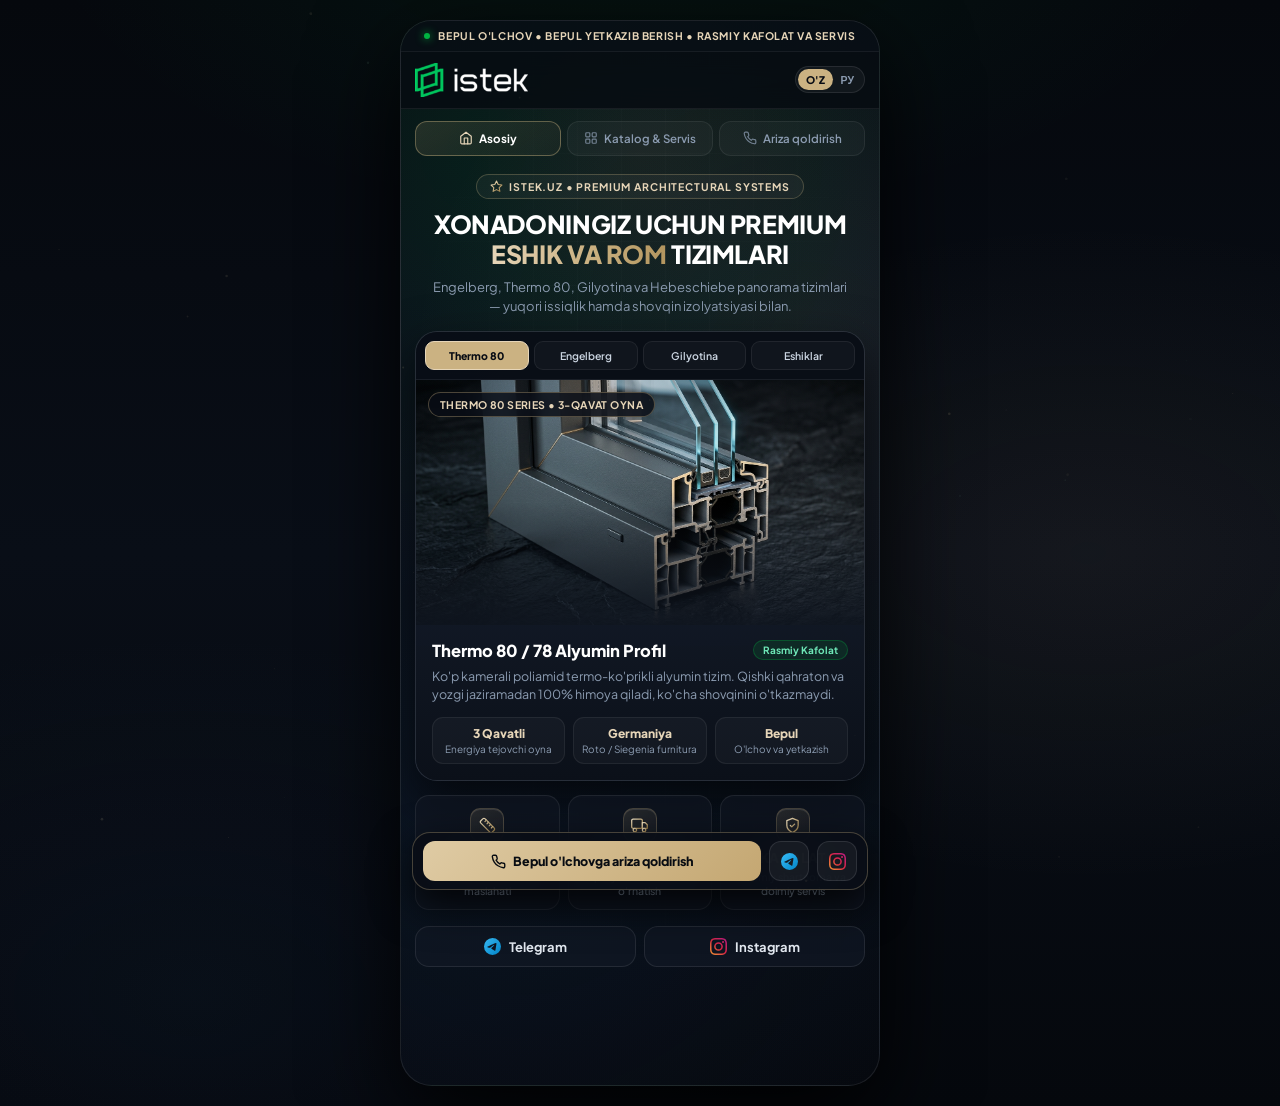
==== commit 51695dc6: "style: remove Telegram and Instagram buttons from top header" ====
--- a/index.html
+++ b/index.html
@@ -61,18 +61,6 @@
         </a>
 
         <div class="header-right">
-          <a href="https://t.me/istek_uz" target="_blank" rel="noopener" class="social-pill-link social-tg" aria-label="Telegram">
-            <svg class="brand-svg-icon" viewBox="0 0 24 24" fill="url(#tg-grad)">
-              <path d="M11.944 0A12 12 0 0 0 0 12a12 12 0 0 0 12 12 12 12 0 0 0 12-12A12 12 0 0 0 12 0a12 12 0 0 0-.056 0zm4.962 7.224c.1-.002.321.023.465.14a.506.506 0 0 1 .171.325c.016.093.036.306.02.472-.18 1.898-.962 6.502-1.36 8.627-.168.9-.499 1.201-.82 1.23-.696.065-1.225-.46-1.9-.902-1.056-.693-1.653-1.124-2.678-1.8-1.185-.78-.417-1.21.258-1.91.177-.184 3.247-2.977 3.307-3.23.007-.032.014-.15-.056-.212s-.174-.041-.249-.024c-.106.024-1.793 1.14-5.061 3.345-.48.33-.913.49-1.302.48-.428-.008-1.252-.241-1.865-.44-.752-.245-1.349-.374-1.297-.789.027-.216.325-.437.893-.663 3.498-1.524 5.83-2.529 6.998-3.014 3.332-1.386 4.025-1.627 4.476-1.635z"/>
-            </svg>
-            <span>Telegram</span>
-          </a>
-          <a href="https://instagram.com/istek.uz" target="_blank" rel="noopener" class="social-pill-link social-ig" aria-label="Instagram">
-            <svg class="brand-svg-icon" viewBox="0 0 24 24" fill="url(#ig-grad)">
-              <path d="M12 2.163c3.204 0 3.584.012 4.85.07 3.252.148 4.771 1.691 4.919 4.919.058 1.265.069 1.645.069 4.849 0 3.205-.012 3.584-.069 4.849-.149 3.225-1.664 4.771-4.919 4.919-1.266.058-1.644.07-4.85.07-3.204 0-3.584-.012-4.849-.07-3.26-.149-4.771-1.699-4.919-4.92-.058-1.265-.07-1.644-.07-4.849 0-3.204.013-3.583.07-4.849.149-3.227 1.664-4.771 4.919-4.919 1.266-.057 1.645-.069 4.849-.069zM12 0C8.741 0 8.333.014 7.053.072 2.695.272.273 2.69.073 7.052.014 8.333 0 8.741 0 12c0 3.259.014 3.668.072 4.948.2 4.358 2.618 6.78 6.98 6.98C8.333 23.986 8.741 24 12 24c3.259 0 3.668-.014 4.948-.072 4.354-.2 6.782-2.618 6.979-6.98.059-1.28.073-1.689.073-4.948 0-3.259-.014-3.667-.072-4.947-.196-4.354-2.617-6.78-6.979-6.98C15.668.014 15.259 0 12 0zm0 5.838a6.162 6.162 0 1 0 0 12.324 6.162 6.162 0 0 0 0-12.324zM12 16a4 4 0 1 1 0-8 4 4 0 0 1 0 8zm6.406-11.845a1.44 1.44 0 1 0 0 2.881 1.44 1.44 0 0 0 0-2.881z"/>
-            </svg>
-            <span>Instagram</span>
-          </a>
           <div class="lang-toggle" role="group" aria-label="Language">
             <button type="button" class="lang-btn active" id="lang-uz" onclick="setLanguage('uz')">O'Z</button>
             <button type="button" class="lang-btn" id="lang-ru" onclick="setLanguage('ru')">РУ</button>
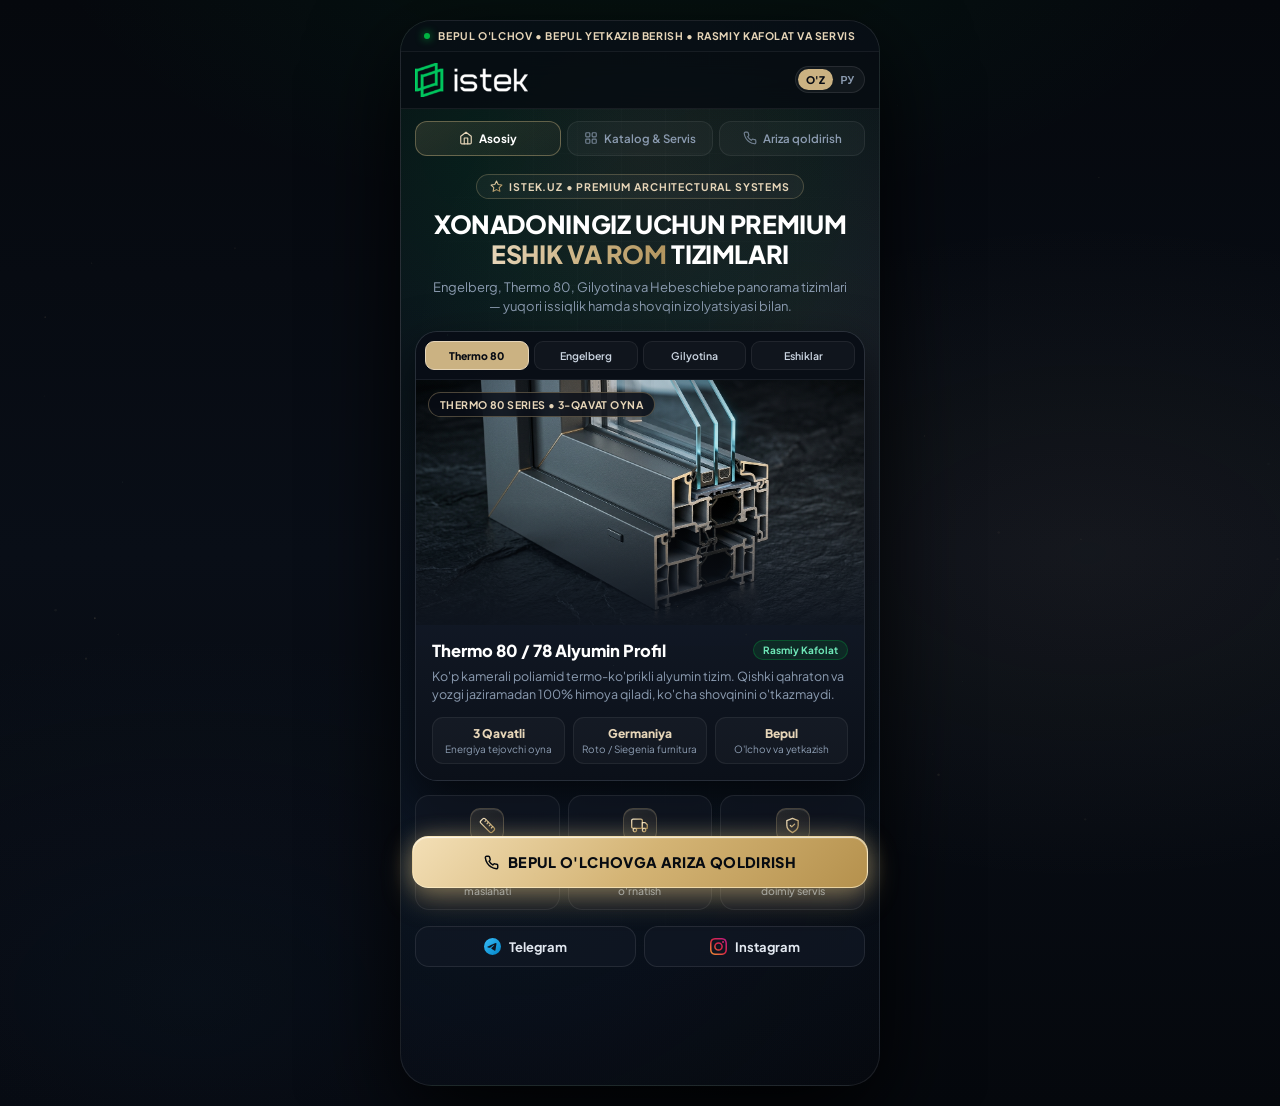
==== commit de54dbff: "style: make sticky bottom CTA full-width with glowing shimmer sweep" ====
--- a/index.html
+++ b/index.html
@@ -12,8 +12,8 @@
   <link rel="preconnect" href="https://fonts.gstatic.com" crossorigin />
   <link href="https://fonts.googleapis.com/css2?family=Cormorant+Garamond:wght@600;700&family=Plus+Jakarta+Sans:wght@400;500;600;700;800;900&display=swap" rel="stylesheet" />
 
-  <link rel="icon" type="image/svg+xml" href="favicon.svg?v=6" />
-  <link rel="stylesheet" href="styles.css?v=6" />
+  <link rel="icon" type="image/svg+xml" href="favicon.svg?v=7" />
+  <link rel="stylesheet" href="styles.css?v=7" />
 </head>
 <body>
   <!-- Reusable Luxury Gradient Definitions for All Vector Icons -->
@@ -531,25 +531,15 @@
     </section>
 
     <!-- ======================================================================
-         STICKY BOTTOM BAR (On ALL 1-2-3 Pages: Immediately Captures Lead!)
+         STICKY BOTTOM BAR (Full-Width Eye-Catching Shimmer CTA Button)
          ====================================================================== -->
     <div class="sticky-bottom-bar">
       <button type="button" class="dock-direct-btn" onclick="openQuickLeadModal('Pastki tugma — Tezkor qo\'ng\'iroq')">
-        <svg class="btn-inline-svg" viewBox="0 0 24 24" fill="none" stroke="currentColor" stroke-width="2.2" stroke-linecap="round" stroke-linejoin="round">
+        <svg class="btn-inline-svg" viewBox="0 0 24 24" fill="none" stroke="currentColor" stroke-width="2.3" stroke-linecap="round" stroke-linejoin="round">
           <path d="M22 16.92v3a2 2 0 0 1-2.18 2 19.79 19.79 0 0 1-8.63-3.07 19.5 19.5 0 0 1-6-6 19.79 19.79 0 0 1-3.07-8.67A2 2 0 0 1 4.11 2h3a2 2 0 0 1 2 1.72c.127.96.361 1.903.7 2.81a2 2 0 0 1-.45 2.11L8.09 9.91a16 16 0 0 0 6 6l1.27-1.27a2 2 0 0 1 2.11-.45c.907.339 1.85.573 2.81.7A2 2 0 0 1 22 16.92z"/>
         </svg>
         <span data-i18n="stickyCallBtn">Bepul o'lchovga ariza qoldirish</span>
       </button>
-      <a href="https://t.me/istek_uz" target="_blank" rel="noopener" class="dock-icon-btn dock-tg" title="Telegram" aria-label="Telegram">
-        <svg class="brand-svg-icon-lg" viewBox="0 0 24 24" fill="url(#tg-grad)">
-          <path d="M11.944 0A12 12 0 0 0 0 12a12 12 0 0 0 12 12 12 12 0 0 0 12-12A12 12 0 0 0 12 0a12 12 0 0 0-.056 0zm4.962 7.224c.1-.002.321.023.465.14a.506.506 0 0 1 .171.325c.016.093.036.306.02.472-.18 1.898-.962 6.502-1.36 8.627-.168.9-.499 1.201-.82 1.23-.696.065-1.225-.46-1.9-.902-1.056-.693-1.653-1.124-2.678-1.8-1.185-.78-.417-1.21.258-1.91.177-.184 3.247-2.977 3.307-3.23.007-.032.014-.15-.056-.212s-.174-.041-.249-.024c-.106.024-1.793 1.14-5.061 3.345-.48.33-.913.49-1.302.48-.428-.008-1.252-.241-1.865-.44-.752-.245-1.349-.374-1.297-.789.027-.216.325-.437.893-.663 3.498-1.524 5.83-2.529 6.998-3.014 3.332-1.386 4.025-1.627 4.476-1.635z"/>
-        </svg>
-      </a>
-      <a href="https://instagram.com/istek.uz" target="_blank" rel="noopener" class="dock-icon-btn dock-ig" title="Instagram" aria-label="Instagram">
-        <svg class="brand-svg-icon-lg" viewBox="0 0 24 24" fill="url(#ig-grad)">
-          <path d="M12 2.163c3.204 0 3.584.012 4.85.07 3.252.148 4.771 1.691 4.919 4.919.058 1.265.069 1.645.069 4.849 0 3.205-.012 3.584-.069 4.849-.149 3.225-1.664 4.771-4.919 4.919-1.266.058-1.644.07-4.85.07-3.204 0-3.584-.012-4.849-.07-3.26-.149-4.771-1.699-4.919-4.92-.058-1.265-.07-1.644-.07-4.849 0-3.204.013-3.583.07-4.849.149-3.227 1.664-4.771 4.919-4.919 1.266-.057 1.645-.069 4.849-.069zM12 0C8.741 0 8.333.014 7.053.072 2.695.272.273 2.69.073 7.052.014 8.333 0 8.741 0 12c0 3.259.014 3.668.072 4.948.2 4.358 2.618 6.78 6.98 6.98C8.333 23.986 8.741 24 12 24c3.259 0 3.668-.014 4.948-.072 4.354-.2 6.782-2.618 6.979-6.98.059-1.28.073-1.689.073-4.948 0-3.259-.014-3.667-.072-4.947-.196-4.354-2.617-6.78-6.979-6.98C15.668.014 15.259 0 12 0zm0 5.838a6.162 6.162 0 1 0 0 12.324 6.162 6.162 0 0 0 0-12.324zM12 16a4 4 0 1 1 0-8 4 4 0 0 1 0 8zm6.406-11.845a1.44 1.44 0 1 0 0 2.881 1.44 1.44 0 0 0 0-2.881z"/>
-        </svg>
-      </a>
     </div>
 
   </main>
--- a/styles.css
+++ b/styles.css
@@ -1013,61 +1013,91 @@
 }
 
 /* ==========================================================================
-   STICKY BOTTOM CALL-ORDER BAR
+   STICKY BOTTOM CALL-ORDER BAR (Full-Width Glowing Shimmer CTA)
    ========================================================================== */
 .sticky-bottom-bar {
   position: fixed;
-  bottom: 10px;
+  bottom: 12px;
   left: 50%;
   transform: translateX(-50%);
   width: calc(100% - 24px);
   max-width: 456px;
   z-index: 60;
-  background: rgba(9, 14, 22, 0.92);
-  backdrop-filter: blur(20px);
-  -webkit-backdrop-filter: blur(20px);
-  border: 1px solid rgba(203, 178, 130, 0.32);
-  border-radius: 18px;
-  padding: 8px 10px;
-  display: flex;
-  align-items: center;
-  justify-content: space-between;
-  gap: 8px;
-  box-shadow: 0 15px 40px rgba(0, 0, 0, 0.85);
+  padding: 0;
+  background: transparent;
+  border: none;
+  box-shadow: none;
 }
 
 .dock-direct-btn {
-  flex: 1;
-  border: none;
-  border-radius: 12px;
-  padding: 12px 14px;
-  background: linear-gradient(135deg, #dfcba4 0%, #c4a772 100%);
-  color: #080c12;
+  position: relative;
+  width: 100%;
+  border: 1px solid rgba(255, 240, 200, 0.65);
+  border-radius: 16px;
+  padding: 16px 20px;
+  background: linear-gradient(135deg, #f3dfb6 0%, #d4b475 50%, #b5914d 100%);
+  color: #070b11;
   font-family: var(--font-sans);
-  font-size: 12.5px;
+  font-size: 14.5px;
   font-weight: 800;
+  letter-spacing: 0.025em;
+  text-transform: uppercase;
   cursor: pointer;
   display: flex;
   align-items: center;
   justify-content: center;
-  gap: 7px;
-}
-
-.dock-icon-btn {
-  width: 40px;
-  height: 40px;
-  border-radius: 12px;
-  display: flex;
-  align-items: center;
-  justify-content: center;
-  text-decoration: none;
-  flex-shrink: 0;
-  background: rgba(255, 255, 255, 0.05);
-  border: 1px solid rgba(255, 255, 255, 0.1);
-}
-
-.dock-tg { color: #38bdf8; }
-.dock-ig { color: #f472b6; }
+  gap: 9px;
+  overflow: hidden;
+  box-shadow:
+    0 10px 30px rgba(212, 180, 117, 0.42),
+    0 0 22px rgba(230, 205, 150, 0.32),
+    inset 0 1px 1px rgba(255, 255, 255, 0.75);
+  animation: ctaGlowPulse 2.4s ease-in-out infinite;
+  transition: transform 0.18s ease;
+}
+
+.dock-direct-btn:active {
+  transform: scale(0.985);
+}
+
+/* Left-to-Right Shimmer Light Sweep */
+.dock-direct-btn::after {
+  content: '';
+  position: absolute;
+  top: -50%;
+  left: -75%;
+  width: 45%;
+  height: 200%;
+  background: linear-gradient(
+    90deg,
+    rgba(255, 255, 255, 0) 0%,
+    rgba(255, 255, 255, 0.72) 50%,
+    rgba(255, 255, 255, 0) 100%
+  );
+  transform: skewX(-25deg);
+  pointer-events: none;
+  animation: ctaLightSweep 2.8s cubic-bezier(0.4, 0, 0.2, 1) infinite;
+}
+
+@keyframes ctaLightSweep {
+  0% { left: -75%; }
+  55%, 100% { left: 135%; }
+}
+
+@keyframes ctaGlowPulse {
+  0%, 100% {
+    box-shadow:
+      0 10px 28px rgba(212, 180, 117, 0.38),
+      0 0 16px rgba(230, 205, 150, 0.25),
+      inset 0 1px 1px rgba(255, 255, 255, 0.75);
+  }
+  50% {
+    box-shadow:
+      0 12px 36px rgba(212, 180, 117, 0.62),
+      0 0 30px rgba(243, 223, 182, 0.52),
+      inset 0 1px 2px rgba(255, 255, 255, 0.9);
+  }
+}
 
 /* ==========================================================================
    QUICK LEAD MODAL
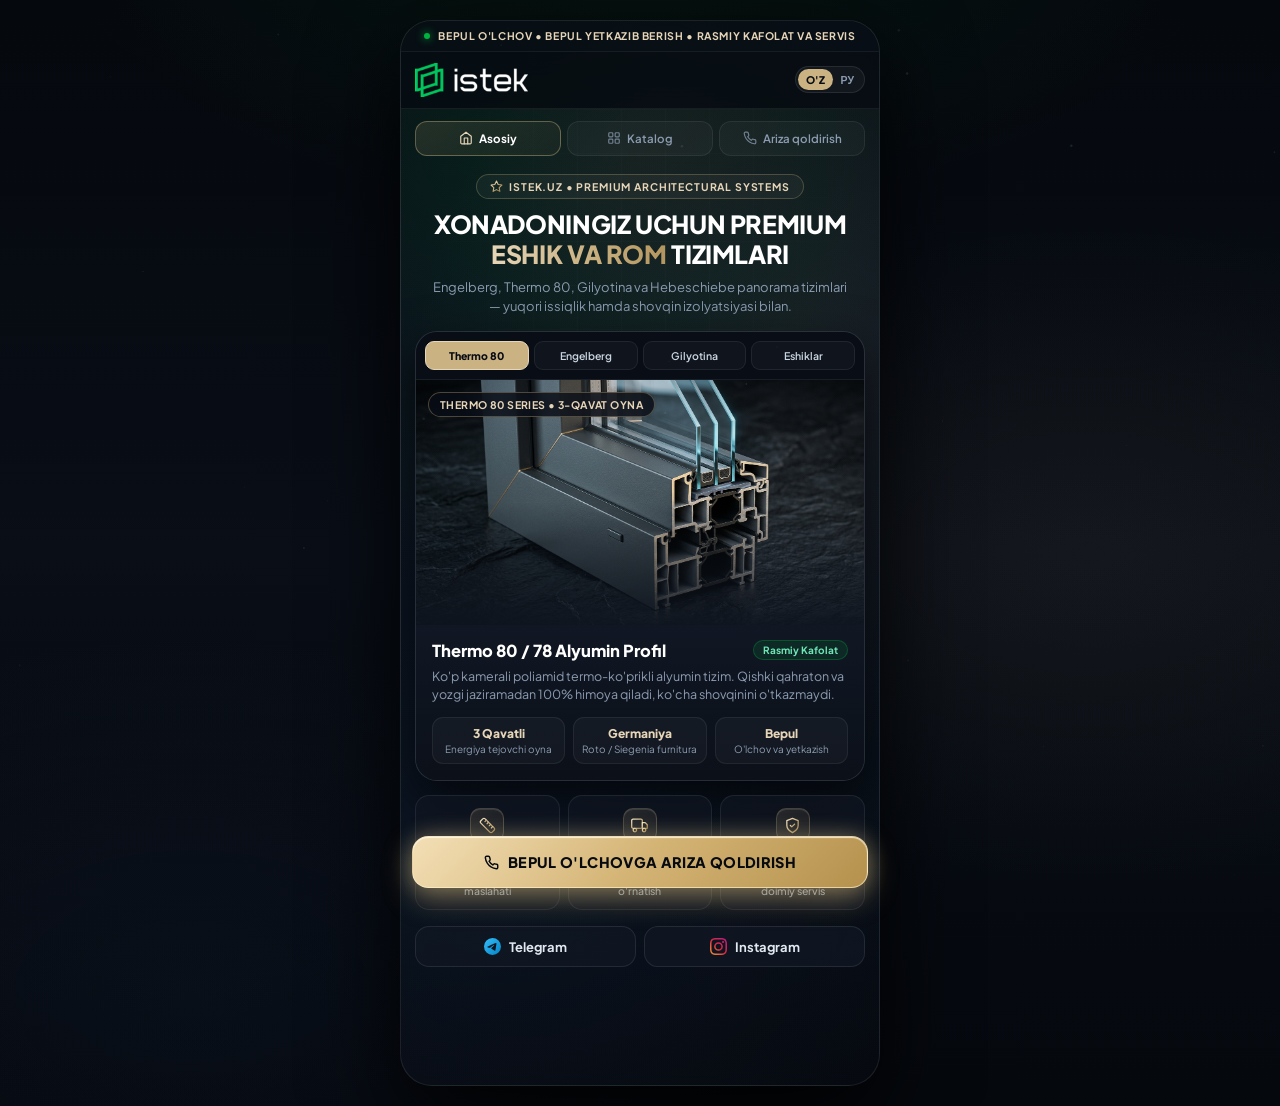
==== commit 58341a8f: "style: shorten 2nd tab label to Katalog" ====
--- a/index.html
+++ b/index.html
@@ -12,8 +12,8 @@
   <link rel="preconnect" href="https://fonts.gstatic.com" crossorigin />
   <link href="https://fonts.googleapis.com/css2?family=Cormorant+Garamond:wght@600;700&family=Plus+Jakarta+Sans:wght@400;500;600;700;800;900&display=swap" rel="stylesheet" />
 
-  <link rel="icon" type="image/svg+xml" href="favicon.svg?v=7" />
-  <link rel="stylesheet" href="styles.css?v=7" />
+  <link rel="icon" type="image/svg+xml" href="favicon.svg?v=8" />
+  <link rel="stylesheet" href="styles.css?v=8" />
 </head>
 <body>
   <!-- Reusable Luxury Gradient Definitions for All Vector Icons -->
@@ -81,7 +81,7 @@
         <svg class="tab-svg-icon" viewBox="0 0 24 24" fill="none" stroke="currentColor" stroke-width="2" stroke-linecap="round" stroke-linejoin="round">
           <rect x="3" y="3" width="7" height="7" rx="1.5"/><rect x="14" y="3" width="7" height="7" rx="1.5"/><rect x="14" y="14" width="7" height="7" rx="1.5"/><rect x="3" y="14" width="7" height="7" rx="1.5"/>
         </svg>
-        <span data-i18n="tab2">Katalog & Servis</span>
+        <span data-i18n="tab2">Katalog</span>
       </button>
       <button type="button" class="nav-tab-item" id="tab-btn-3" onclick="switchPage(3)">
         <svg class="tab-svg-icon" viewBox="0 0 24 24" fill="none" stroke="currentColor" stroke-width="2" stroke-linecap="round" stroke-linejoin="round">
@@ -645,6 +645,6 @@
     </div>
   </div>
 
-  <script src="app.js?v=6"></script>
+  <script src="app.js?v=8"></script>
 </body>
 </html>
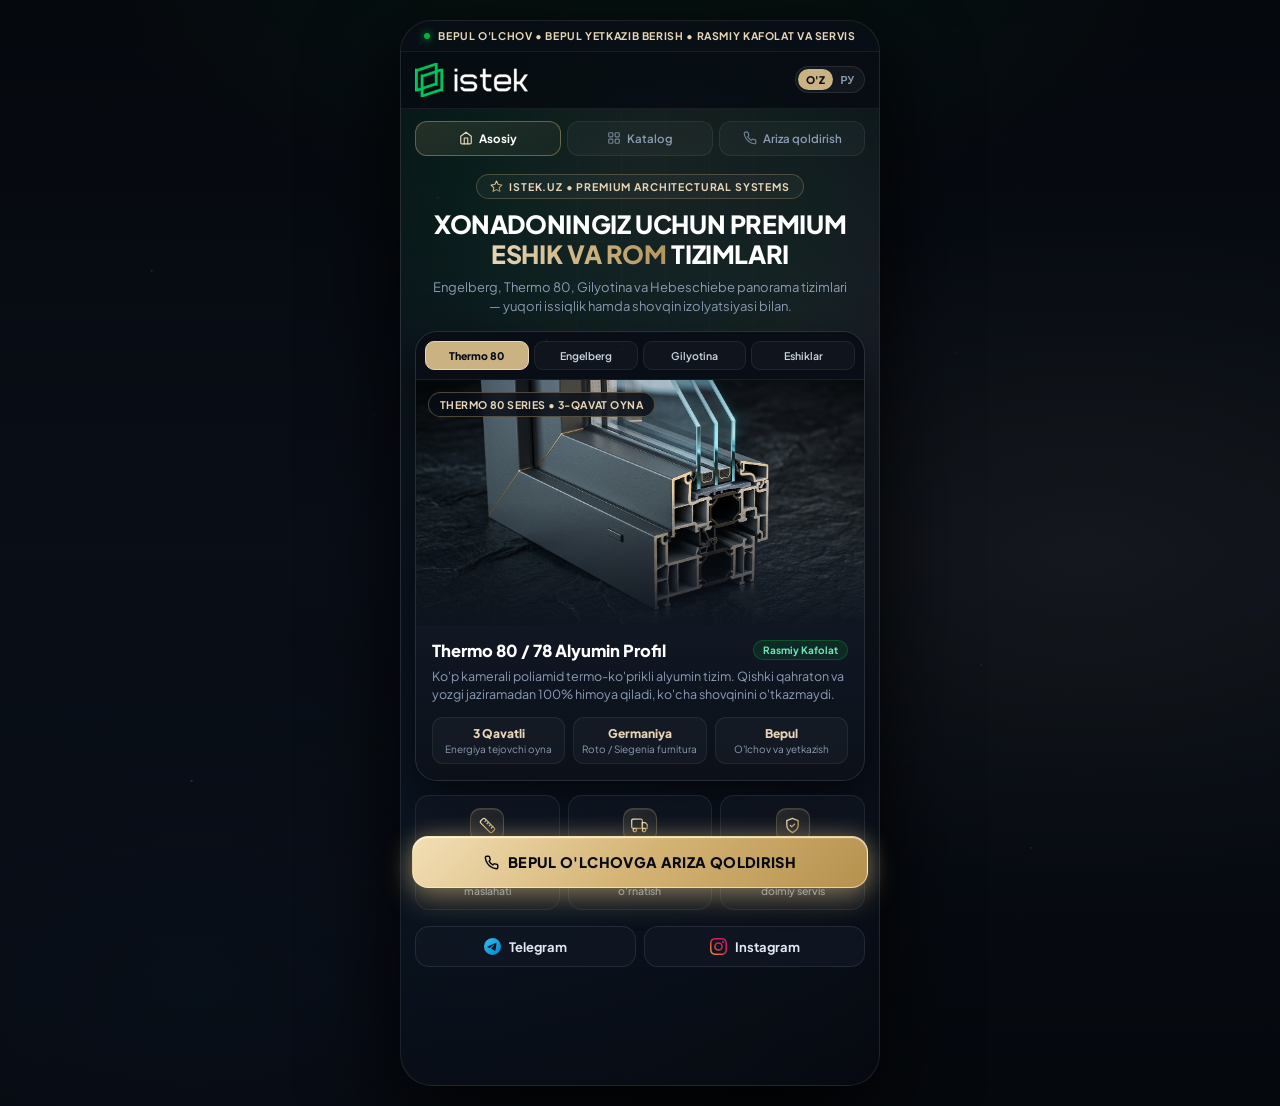
==== commit 73a41a5c: "feat(presentation): add 1-page UI/UX target, mini-site, iSmart Kanban & sales funnel presentation" ====
--- a/index.html
+++ b/index.html
@@ -491,15 +491,10 @@
 
           <div class="form-field-wrap">
             <select id="p3-region" class="clean-line-select" aria-label="Hudud">
-              <option value="" disabled selected data-i18n="regionPlaceholder">Hududni tanlang</option>
               <option value="Toshkent shahri">Toshkent shahri</option>
+              <option value="Tog'li hudud (Chorvoq / Chimgan / Dacha)">Tog'li hudud (Chorvoq / Chimgan / Dacha)</option>
               <option value="Toshkent viloyati">Toshkent viloyati</option>
-              <option value="Samarqand">Samarqand</option>
-              <option value="Farg'ona / Andijon / Namangan">Farg'ona / Andijon / Namangan</option>
-              <option value="Buxoro / Navoiy">Buxoro / Navoiy</option>
-              <option value="Qashqadaryo / Surxondaryo">Qashqadaryo / Surxondaryo</option>
-              <option value="Jizzax / Sirdaryo">Jizzax / Sirdaryo</option>
-              <option value="Xorazm / Qoraqalpog'iston">Xorazm / Qoraqalpog'iston</option>
+              <option value="Boshqa viloyatlar">Boshqa viloyatlar</option>
             </select>
           </div>
 
@@ -604,6 +599,15 @@
               <option value="Hebeschiebe / Suriladigan Vitrajlar" data-i18n="opt3">Hebeschiebe / Suriladigan Vitrajlar</option>
               <option value="Premium Thermo va Smart Eshiklar" data-i18n="opt4">Premium Thermo va Smart Eshiklar</option>
               <option value="Kompleks (Butun uy uchun Eshik va Rom)" data-i18n="opt5">Kompleks (Butun uy uchun Eshik va Rom)</option>
+            </select>
+          </div>
+
+          <div class="form-field-wrap">
+            <select id="m-region" class="clean-line-select" aria-label="Hudud">
+              <option value="Toshkent shahri">Toshkent shahri</option>
+              <option value="Tog'li hudud (Chorvoq / Chimgan / Dacha)">Tog'li hudud (Chorvoq / Chimgan / Dacha)</option>
+              <option value="Toshkent viloyati">Toshkent viloyati</option>
+              <option value="Boshqa viloyatlar">Boshqa viloyatlar</option>
             </select>
           </div>
 
